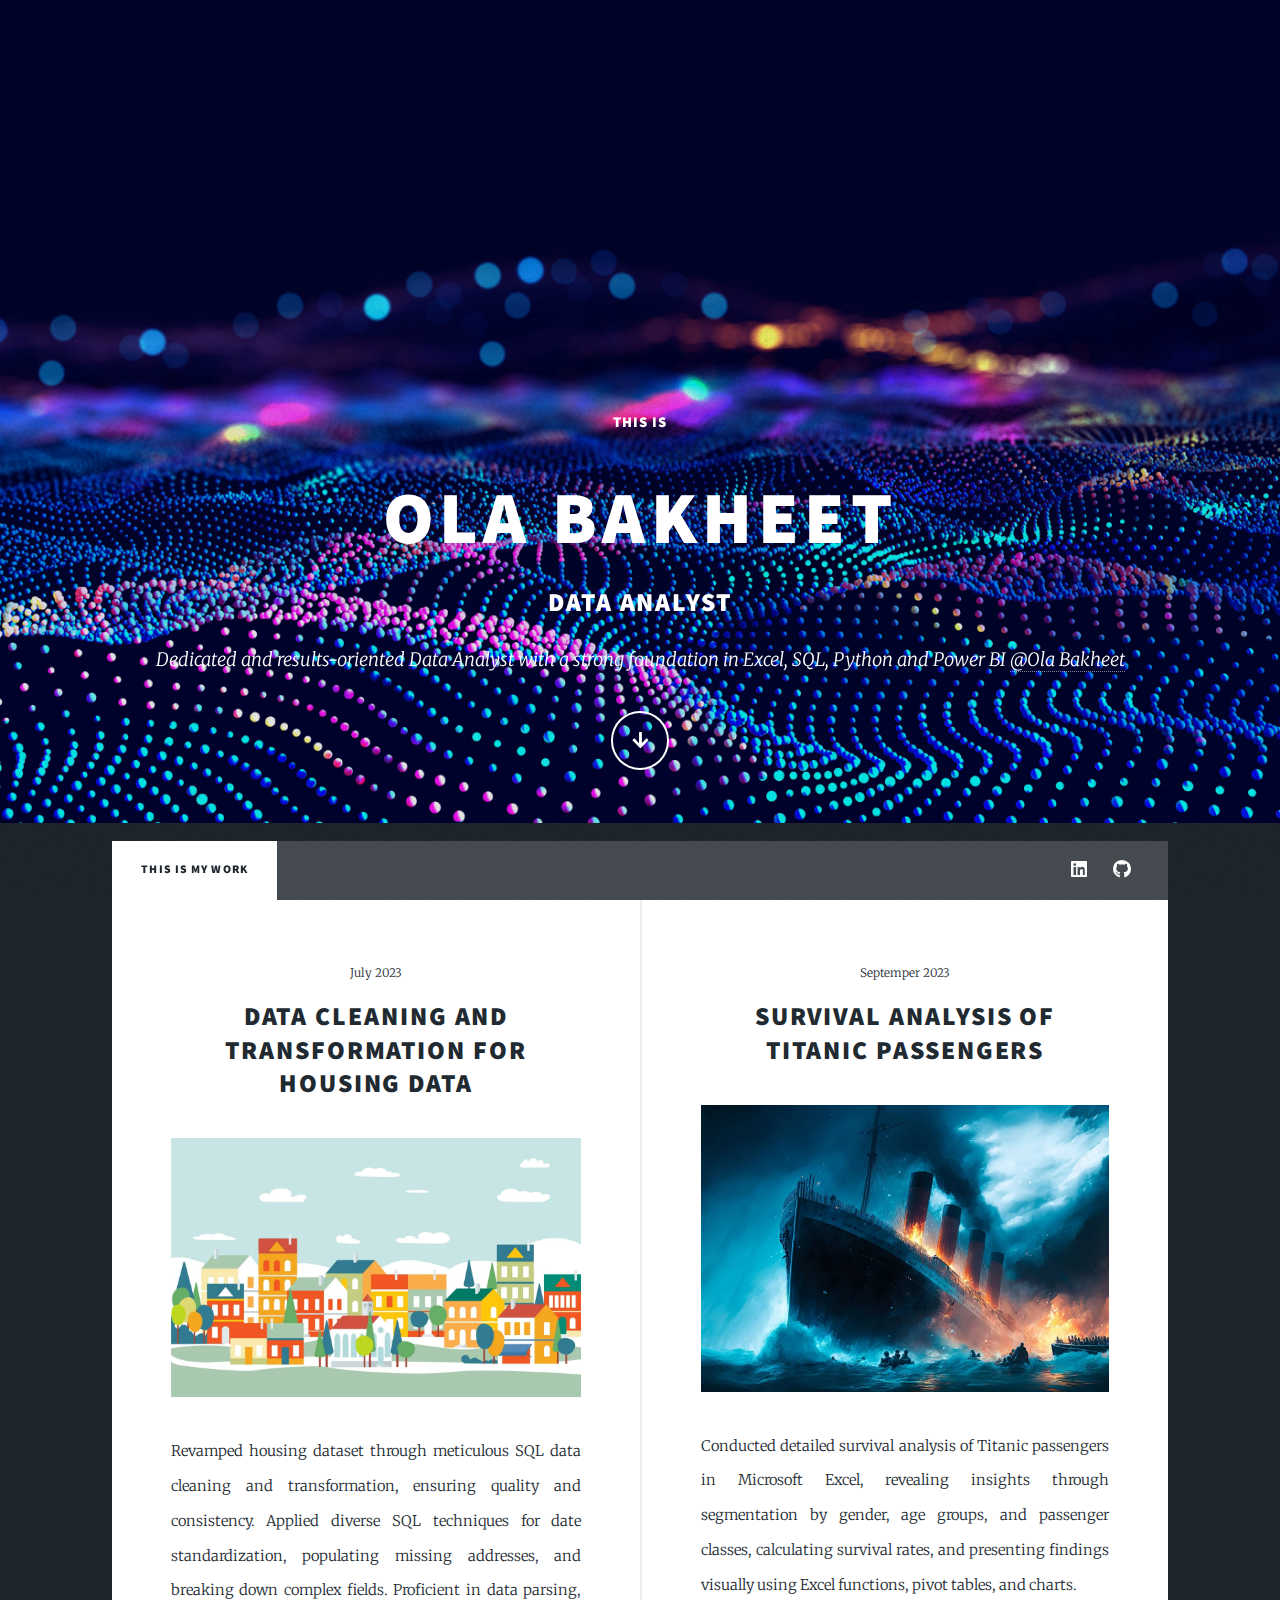
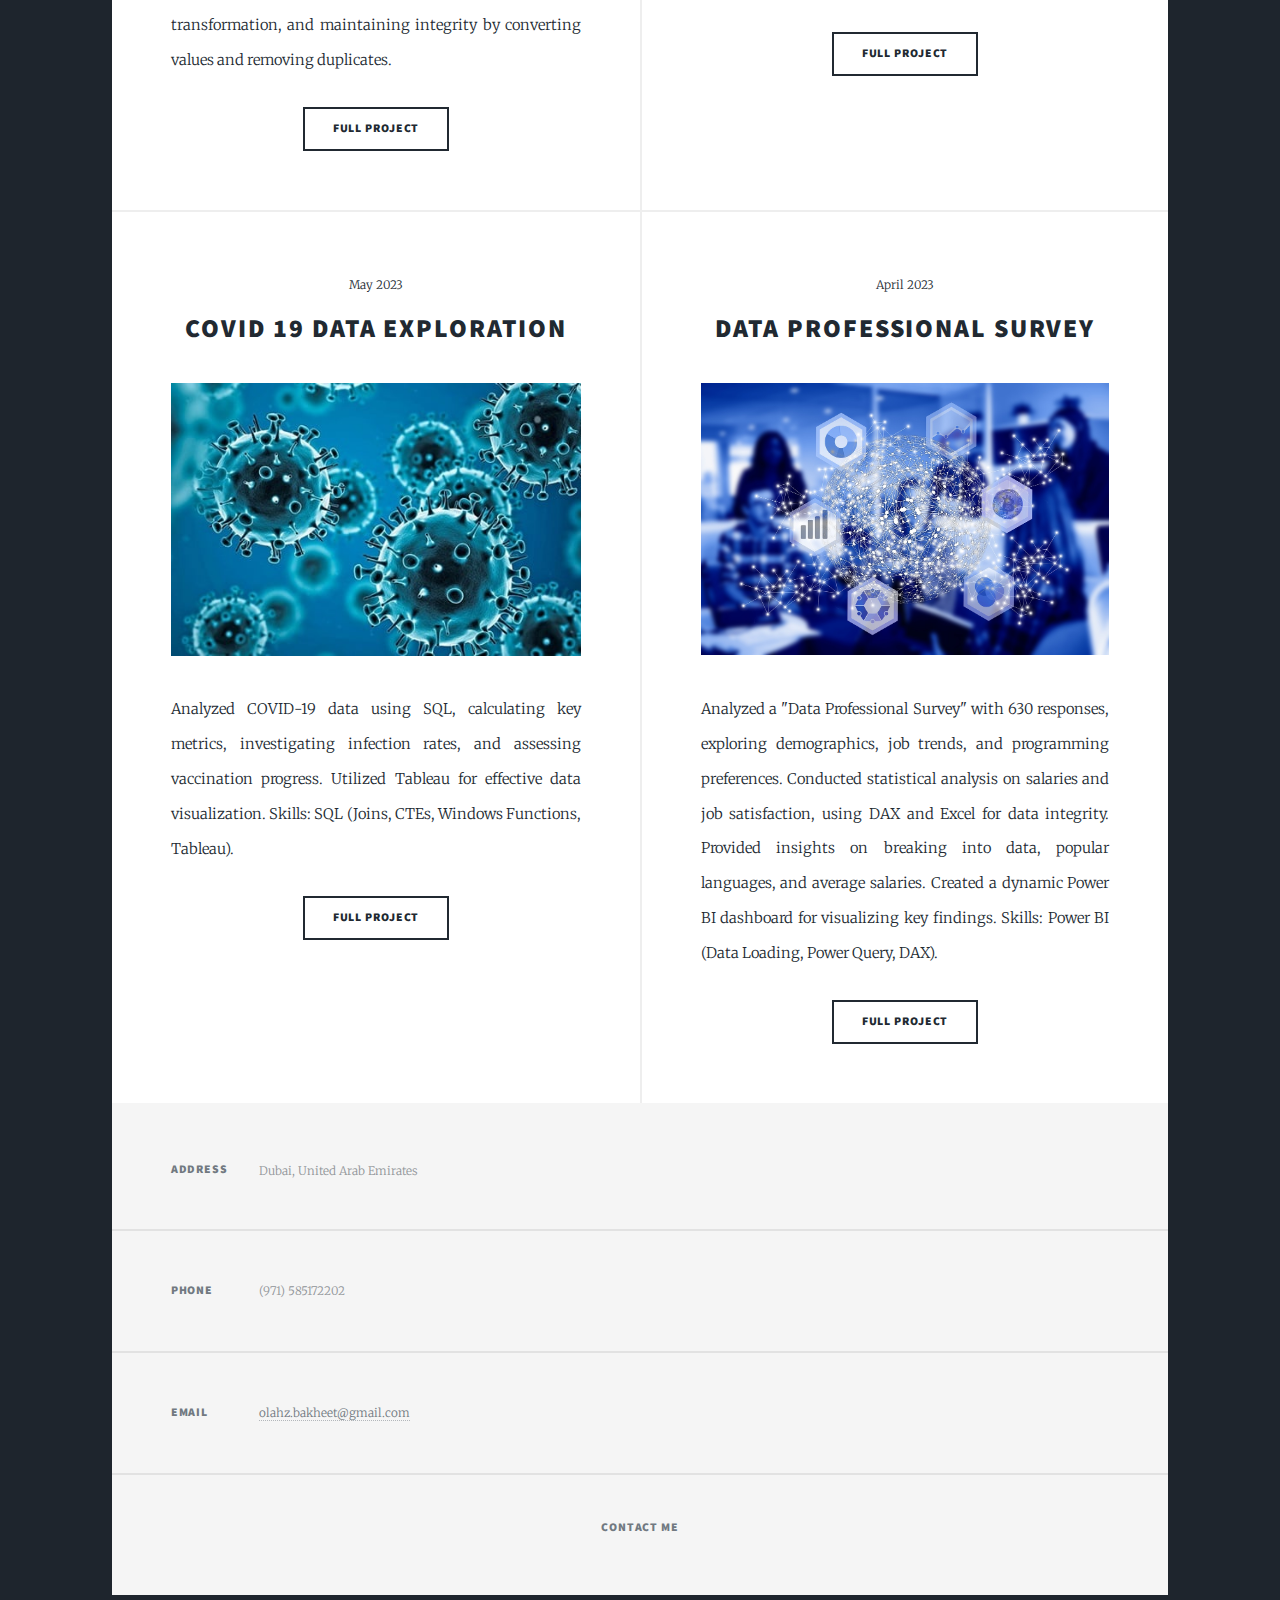
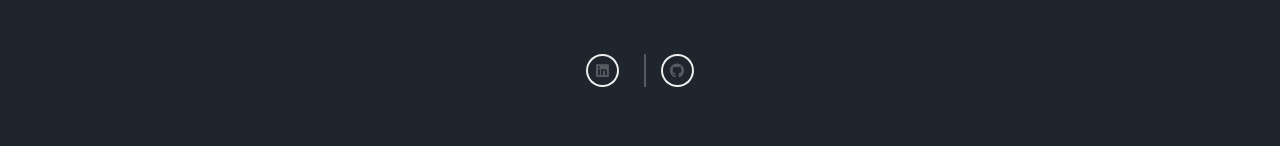
==== index.html @ e4ac2a6a "Add files via upload" ====
<!DOCTYPE HTML>
<!--
	Massively by HTML5 UP
	html5up.net | @ajlkn
	Free for personal and commercial use under the CCA 3.0 license (html5up.net/license)
-->
<html>

<head>
	<title>OLA Portofolio</title>
	<meta charset="utf-8" />
	<meta name="viewport" content="width=device-width, initial-scale=1, user-scalable=no" />
	<link rel="stylesheet" href="assets/css/main.css" />
	<noscript>
		<link rel="stylesheet" href="assets/css/noscript.css" />
	</noscript>
</head>

<body class="is-preload">

	<!-- Wrapper -->
	<div id="wrapper" class="fade-in">

		<!-- Intro -->
		<div id="intro">
			<h4>This is</h4><br />
			<h1>Ola Bakheet</h1>
			<h2>Data Analyst</h2>
			<p>Dedicated and results-oriented Data Analyst with a strong foundation in Excel, SQL, Python and Power BI
				<a href="https://www.linkedin.com/in/ola-hz-bakheet/">@Ola
					Bakheet</a><br />
			</p>
			<ul class="actions">
				<li><a href="#header" class="button icon solid solo fa-arrow-down scrolly">Continue</a></li>
			</ul>
		</div>

		<!-- Header -->
		<header id="header">
			<a href="index.html" class="logo">Projects</a>
		</header>

		<!-- Nav -->
		<nav id="nav">
			<ul class="links">
				<li class="active"><a href="index.html">This is my work</a></li>
				<!--<li><a href="generic.html">About Me</a></li>
				<li><a href="elements.html">Elements Reference</a></li> -->
			</ul>
			<ul class="icons">
				<li><a href="https://www.linkedin.com/in/ola-hz-bakheet/" class="icon brands alt fa-linkedin"><span
							class="label">linkedin</span></a></li>
				<li><a href="https://github.com/olazeyad/Data-Analysis-Work/blob/main/"
						class="icon brands alt fa-github"><span class="label">GitHub</span></a></li>
			</ul>
		</nav>

		<!-- Main -->
		<div id="main">

			<!-- Featured Post 
			<article class="post featured">
				<header class="major">

					<h2><a href="#">Add somthing here</a></h2>
					<p>
						just add something.</p>
				</header>
				<a href="#" class="image main"><img src="images/pic01.jpg" alt="" /></a>
				<ul class="actions special">
					<li><a href="#" class="button large">Full Story</a></li>
				</ul>
			</article> -->

			<!--############################### Projects################################-->
			<section class="posts">
				<article>
					<header>
						<span class="date">July 2023</span>
						<h2><a href="#">DATA CLEANING AND TRANSFORMATION FOR HOUSING DATA </a></h2>
					</header>
					<a href="#" class="image fit"><img src="images/housing.jpg" alt="" /></a>
					<p>Revamped housing dataset through meticulous SQL data cleaning and transformation, ensuring
						quality and consistency. Applied diverse SQL techniques for date standardization, populating
						missing addresses, and breaking down complex fields. Proficient in data parsing, transformation,
						and maintaining integrity by converting values and removing duplicates.</p>
					<ul class="actions special">
						<li><a href="https://github.com/olazeyad/Data-Analysis-Work/blob/main/Data%20cleaning.sql"
								class="button">Full Project</a></li>
					</ul>
				</article>

				<article>
					<header>
						<span class="date">Septemper 2023</span>
						<h2><a href="#">SURVIVAL ANALYSIS OF TITANIC PASSENGERS <br /> </a></h2>
					</header>
					<a href="#" class="image fit"><img src="images/titanic2.jpg" alt="" /></a>
					<p>
						Conducted detailed survival analysis of Titanic passengers in Microsoft Excel, revealing
						insights through segmentation by gender, age groups, and passenger classes, calculating survival
						rates, and presenting findings visually using Excel functions, pivot tables, and charts.</p>
					<ul class="actions special">
						<li><a href="https://github.com/olazeyad/Data-Analysis-Work/blob/main/Titanic%20Solving.xlsx"
								class="button">Full Project</a></li>
					</ul>
				</article>

				<article>
					<header>
						<span class="date">May 2023</span>
						<h2><a href="#">COVID 19 DATA EXPLORATION<br />
							</a></h2>
					</header>
					<a href="#" class="image fit"><img src="images/coronavirus.jpg" alt="" /></a>
					<p>Analyzed COVID-19 data using SQL, calculating key metrics, investigating infection rates, and
						assessing vaccination progress. Utilized Tableau for effective data visualization. Skills: SQL
						(Joins, CTEs, Windows Functions, Tableau).</p>
					<ul class="actions special">
						<li><a href="https://github.com/olazeyad/Data-Analysis-Work/blob/main/Covid%2019%20Data%20Exploration.sql"
								class="button">Full Project</a></li>
					</ul>
				</article>


				<article>
					<header>
						<span class="date">April 2023</span>
						<h2><a href="#">DATA PROFESSIONAL SURVEY</a></h2>
					</header>
					<a href="#" class="image fit"><img src="images/digitization.jpg" alt="" /></a>
					<p>
						Analyzed a "Data Professional Survey" with 630 responses, exploring demographics, job trends,
						and programming preferences. Conducted statistical analysis on salaries and job satisfaction,
						using DAX and Excel for data integrity. Provided insights on breaking into data, popular
						languages, and average salaries. Created a dynamic Power BI dashboard for visualizing key
						findings. Skills: Power BI (Data Loading, Power Query, DAX).</p>
					<ul class="actions special">
						<li><a href="https://github.com/olazeyad/Data-Analysis-Work/blob/main/Data%20professional%20survey(01ea0a29-4dab-4d1c-b800-52437efaa40c.pdf"
								class="button">Full Project</a></li>
					</ul>
				</article>

				<!---################
				<article>
					<header>
						<span class="date">April 14, 2017</span>
						<h2><a href="#">Tempus sed<br />
								nulla imperdiet</a></h2>
					</header>
					<a href="#" class="image fit"><img src="images/pic05.jpg" alt="" /></a>
					<p>Donec eget ex magna. Interdum et malesuada fames ac ante ipsum primis in faucibus. Pellentesque
						venenatis dolor imperdiet dolor mattis sagittis magna etiam.</p>
					<ul class="actions special">
						<li><a href="#" class="button">Full Story</a></li>
					</ul>
				</article>
				<article>
					<header>
						<span class="date">April 11, 2017</span>
						<h2><a href="#">Odio magna<br />
								sed consectetur</a></h2>
					</header>
					<a href="#" class="image fit"><img src="images/pic06.jpg" alt="" /></a>
					<p>Donec eget ex magna. Interdum et malesuada fames ac ante ipsum primis in faucibus. Pellentesque
						venenatis dolor imperdiet dolor mattis sagittis magna etiam.</p>
					<ul class="actions special">
						<li><a href="#" class="button">Full Story</a></li>
					</ul>
				</article>
				<article>
					<header>
						<span class="date">April 7, 2017</span>
						<h2><a href="#">Augue lorem<br />
								primis vestibulum</a></h2>
					</header>
					<a href="#" class="image fit"><img src="images/pic07.jpg" alt="" /></a>
					<p>Donec eget ex magna. Interdum et malesuada fames ac ante ipsum primis in faucibus. Pellentesque
						venenatis dolor imperdiet dolor mattis sagittis magna etiam.</p>
					<ul class="actions special">
						<li><a href="#" class="button">Full Story</a></li>
					</ul>
				</article> 
				############# -->
			</section>

			<!-- Footer
			<footer>
				 <div class="pagination">
					<!- <a href="#" class="previous">Prev</a> 
					<a href="#" class="page active">1</a>
					<a href="#" class="page">2</a>
					<a href="#" class="page">3</a>
					<span class="extra">&hellip;</span>
					<a href="#" class="page">8</a>
					<a href="#" class="page">9</a>
					<a href="#" class="page">10</a>
					<a href="#" class="next">Next</a>
				</div> 

			</footer> -->

		</div>

		<!-- Footer -->
		<footer id="footer">

			<section class="split contact">
				<section class="alt">
					<h3>Address</h3>
					<p>Dubai, United Arab Emirates</p>
				</section>
				<section>
					<h3>Phone</h3>
					<p>(971) 585172202</p>
				</section>

				<section>
					<h3>Email</h3>
					<p><a href="mailto:olahz.bakheet@gmail.com">olahz.bakheet@gmail.com</a></p>

				</section>

				<section>
					<h3 style="text-align:center"><a href="mailto:olahz.bakheet@gmail.com">Contact Me</a></h3>
				</section>

			</section>
		</footer>


		<div id="copyright">
			<!-- <ul>
				<li>&copy; Untitled</li>
				<li>Design: <a href="#">OLA</a></li>
			</ul> -->
			<section>
				<!-- <h3 >Social</h3> -->
				<ul class="icons alt">
					<!-- <li><a href="#" class="icon brands alt fa-twitter"><span class="label">Twitter</span></a></li>
					<li><a href="#" class="icon brands alt fa-facebook-f"><span class="label">Facebook</span></a>
					</li> -->
					<li><a href="https://www.linkedin.com/in/ola-hz-bakheet/" class="icon brands alt fa-linkedin"><span
								class="label">linkedin</span></a></li>
					<li><a href="https://github.com/olazeyad/Data-Analysis-Work/blob/main/"
							class="icon brands alt fa-github"><span class="label">GitHub</span></a></li>
				</ul>
			</section>


		</div>

		<!-- Scripts -->
		<script src="assets/js/jquery.min.js"></script>
		<script src="assets/js/jquery.scrollex.min.js"></script>
		<script src="assets/js/jquery.scrolly.min.js"></script>
		<script src="assets/js/browser.min.js"></script>
		<script src="assets/js/breakpoints.min.js"></script>
		<script src="assets/js/util.js"></script>
		<script src="assets/js/main.js"></script>

</body>

</html>
---- assets/css/main.css ----
@import url(fontawesome-all.min.css);
@import url("https://fonts.googleapis.com/css?family=Merriweather:300,700,300italic,700italic|Source+Sans+Pro:900");

/*
	Massively by HTML5 UP
	html5up.net | @ajlkn
	Free for personal and commercial use under the CCA 3.0 license (html5up.net/license)
*/

html,
body,
div,
span,
applet,
object,
iframe,
h1,
h2,
h3,
h4,
h5,
h6,
p,
blockquote,
pre,
a,
abbr,
acronym,
address,
big,
cite,
code,
del,
dfn,
em,
img,
ins,
kbd,
q,
s,
samp,
small,
strike,
strong,
sub,
sup,
tt,
var,
b,
u,
i,
center,
dl,
dt,
dd,
ol,
ul,
li,
fieldset,
form,
label,
legend,
table,
caption,
tbody,
tfoot,
thead,
tr,
th,
td,
article,
aside,
canvas,
details,
embed,
figure,
figcaption,
footer,
header,
hgroup,
menu,
nav,
output,
ruby,
section,
summary,
time,
mark,
audio,
video {
	margin: 0;
	padding: 0;
	border: 0;
	font-size: 100%;
	font: inherit;
	vertical-align: baseline;
}

article,
aside,
details,
figcaption,
figure,
footer,
header,
hgroup,
menu,
nav,
section {
	display: block;
}

body {
	line-height: 1;
}

ol,
ul {
	list-style: none;
}

blockquote,
q {
	quotes: none;
}

blockquote:before,
blockquote:after,
q:before,
q:after {
	content: '';
	content: none;
}

table {
	border-collapse: collapse;
	border-spacing: 0;
}

body {
	-webkit-text-size-adjust: none;
}

mark {
	background-color: transparent;
	color: inherit;
}

input::-moz-focus-inner {
	border: 0;
	padding: 0;
}

input,
select,
textarea {
	-moz-appearance: none;
	-webkit-appearance: none;
	-ms-appearance: none;
	appearance: none;
}

/* Basic */

@-ms-viewport {
	width: device-width;
}

body {
	-ms-overflow-style: scrollbar;
}

@media screen and (max-width: 480px) {

	html,
	body {
		min-width: 320px;
	}

}

html {
	box-sizing: border-box;
}

*,
*:before,
*:after {
	box-sizing: inherit;
}

body {
	background-color: #1e252d;
}

body.is-preload *,
body.is-preload *:before,
body.is-preload *:after {
	-moz-animation: none !important;
	-webkit-animation: none !important;
	-ms-animation: none !important;
	animation: none !important;
	-moz-transition: none !important;
	-webkit-transition: none !important;
	-ms-transition: none !important;
	transition: none !important;
}

/* Type */

html {
	font-size: 16pt;
}

@media screen and (max-width: 1680px) {

	html {
		font-size: 12pt;
	}

}

@media screen and (max-width: 1280px) {

	html {
		font-size: 11pt;
	}

}

@media screen and (max-width: 360px) {

	html {
		font-size: 10pt;
	}

}

body {
	color: #212931;
}

body,
input,
select,
textarea {
	font-family: "Merriweather", Georgia, serif;
	font-weight: 300;
	font-size: 1rem;
	line-height: 2.375;
}

a {
	-moz-transition: color 0.2s ease-in-out, background-color 0.2s ease-in-out, border-color 0.2s ease-in-out, box-shadow 0.2s ease-in-out;
	-webkit-transition: color 0.2s ease-in-out, background-color 0.2s ease-in-out, border-color 0.2s ease-in-out, box-shadow 0.2s ease-in-out;
	-ms-transition: color 0.2s ease-in-out, background-color 0.2s ease-in-out, border-color 0.2s ease-in-out, box-shadow 0.2s ease-in-out;
	transition: color 0.2s ease-in-out, background-color 0.2s ease-in-out, border-color 0.2s ease-in-out, box-shadow 0.2s ease-in-out;
	border-bottom: dotted 1px;
	text-decoration: none;
}

a:hover {
	border-bottom-color: transparent;
}

strong,
b {
	font-weight: 600;
}

em,
i {
	font-style: italic;
}

p {
	text-align: justify;
	margin: 0 0 2rem 0;
}

h1,
h2,
h3,
h4,
h5,
h6 {
	font-family: "Source Sans Pro", Helvetica, sans-serif;
	font-weight: 900;
	line-height: 1.5;
	letter-spacing: 0.075em;
	text-transform: uppercase;
	margin: 0 0 1rem 0;
}

h1 a,
h2 a,
h3 a,
h4 a,
h5 a,
h6 a {
	border-bottom: 0;
	color: inherit;
	text-decoration: none;
}

h1 {
	font-size: 4rem;
	line-height: 1.1;
	margin: 0 0 2rem 0;
}

h2 {
	font-size: 1.75rem;
	line-height: 1.3;
	margin: 0 0 1.5rem 0;
}

h3 {
	font-size: 1.25rem;
	margin: 0 0 1.5rem 0;
}

h4 {
	font-size: 1rem;
}

h5 {
	font-size: 0.9rem;
}

h6 {
	font-size: 0.8rem;
}

sub {
	font-size: 0.8rem;
	position: relative;
	top: 0.5rem;
}

sup {
	font-size: 0.8rem;
	position: relative;
	top: -0.5rem;
}

blockquote {
	border-left: solid 4px;
	font-style: italic;
	margin: 0 0 2rem 0;
	padding: 0.5rem 0 0.5rem 2rem;
}

code {
	border: solid 2px;
	font-family: "Courier New", monospace;
	font-size: 0.9rem;
	margin: 0 0.25rem;
	padding: 0.25rem 0.65rem;
}

pre {
	-webkit-overflow-scrolling: touch;
	font-family: "Courier New", monospace;
	font-size: 0.9rem;
	margin: 0 0 2rem 0;
}

pre code {
	display: block;
	line-height: 1.75;
	padding: 1rem 1.5rem;
	overflow-x: auto;
}

hr {
	border: 0;
	border-bottom: solid 2px;
	margin: 3rem 0;
}

hr.major {
	margin: 5rem 0;
}

.align-left {
	text-align: left;
}

.align-center {
	text-align: center;
}

.align-right {
	text-align: right;
}

input,
select,
textarea {
	color: #212931;
}

a {
	color: #212931;
	border-bottom-color: rgba(33, 41, 49, 0.5);
}

a:hover {
	border-bottom-color: transparent;
	color: #18bfef !important;
}

strong,
b {
	color: #212931;
}

h1,
h2,
h3,
h4,
h5,
h6 {
	color: #212931;
}

blockquote {
	border-left-color: #eeeeee;
}

code {
	background: rgba(220, 220, 220, 0.25);
	border-color: #eeeeee;
}

hr {
	border-bottom-color: #eeeeee;
}

/* Row */

.row {
	display: flex;
	flex-wrap: wrap;
	box-sizing: border-box;
	align-items: stretch;
}

.row>* {
	box-sizing: border-box;
}

.row.gtr-uniform>*> :last-child {
	margin-bottom: 0;
}

.row.aln-left {
	justify-content: flex-start;
}

.row.aln-center {
	justify-content: center;
}

.row.aln-right {
	justify-content: flex-end;
}

.row.aln-top {
	align-items: flex-start;
}

.row.aln-middle {
	align-items: center;
}

.row.aln-bottom {
	align-items: flex-end;
}

.row>.imp {
	order: -1;
}

.row>.col-1 {
	width: 8.33333%;
}

.row>.off-1 {
	margin-left: 8.33333%;
}

.row>.col-2 {
	width: 16.66667%;
}

.row>.off-2 {
	margin-left: 16.66667%;
}

.row>.col-3 {
	width: 25%;
}

.row>.off-3 {
	margin-left: 25%;
}

.row>.col-4 {
	width: 33.33333%;
}

.row>.off-4 {
	margin-left: 33.33333%;
}

.row>.col-5 {
	width: 41.66667%;
}

.row>.off-5 {
	margin-left: 41.66667%;
}

.row>.col-6 {
	width: 50%;
}

.row>.off-6 {
	margin-left: 50%;
}

.row>.col-7 {
	width: 58.33333%;
}

.row>.off-7 {
	margin-left: 58.33333%;
}

.row>.col-8 {
	width: 66.66667%;
}

.row>.off-8 {
	margin-left: 66.66667%;
}

.row>.col-9 {
	width: 75%;
}

.row>.off-9 {
	margin-left: 75%;
}

.row>.col-10 {
	width: 83.33333%;
}

.row>.off-10 {
	margin-left: 83.33333%;
}

.row>.col-11 {
	width: 91.66667%;
}

.row>.off-11 {
	margin-left: 91.66667%;
}

.row>.col-12 {
	width: 100%;
}

.row>.off-12 {
	margin-left: 100%;
}

.row.gtr-0 {
	margin-top: 0;
	margin-left: 0rem;
}

.row.gtr-0>* {
	padding: 0 0 0 0rem;
}

.row.gtr-0.gtr-uniform {
	margin-top: 0rem;
}

.row.gtr-0.gtr-uniform>* {
	padding-top: 0rem;
}

.row.gtr-25 {
	margin-top: 0;
	margin-left: -0.375rem;
}

.row.gtr-25>* {
	padding: 0 0 0 0.375rem;
}

.row.gtr-25.gtr-uniform {
	margin-top: -0.375rem;
}

.row.gtr-25.gtr-uniform>* {
	padding-top: 0.375rem;
}

.row.gtr-50 {
	margin-top: 0;
	margin-left: -0.75rem;
}

.row.gtr-50>* {
	padding: 0 0 0 0.75rem;
}

.row.gtr-50.gtr-uniform {
	margin-top: -0.75rem;
}

.row.gtr-50.gtr-uniform>* {
	padding-top: 0.75rem;
}

.row {
	margin-top: 0;
	margin-left: -1.5rem;
}

.row>* {
	padding: 0 0 0 1.5rem;
}

.row.gtr-uniform {
	margin-top: -1.5rem;
}

.row.gtr-uniform>* {
	padding-top: 1.5rem;
}

.row.gtr-150 {
	margin-top: 0;
	margin-left: -2.25rem;
}

.row.gtr-150>* {
	padding: 0 0 0 2.25rem;
}

.row.gtr-150.gtr-uniform {
	margin-top: -2.25rem;
}

.row.gtr-150.gtr-uniform>* {
	padding-top: 2.25rem;
}

.row.gtr-200 {
	margin-top: 0;
	margin-left: -3rem;
}

.row.gtr-200>* {
	padding: 0 0 0 3rem;
}

.row.gtr-200.gtr-uniform {
	margin-top: -3rem;
}

.row.gtr-200.gtr-uniform>* {
	padding-top: 3rem;
}

@media screen and (max-width: 1680px) {

	.row {
		display: flex;
		flex-wrap: wrap;
		box-sizing: border-box;
		align-items: stretch;
	}

	.row>* {
		box-sizing: border-box;
	}

	.row.gtr-uniform>*> :last-child {
		margin-bottom: 0;
	}

	.row.aln-left {
		justify-content: flex-start;
	}

	.row.aln-center {
		justify-content: center;
	}

	.row.aln-right {
		justify-content: flex-end;
	}

	.row.aln-top {
		align-items: flex-start;
	}

	.row.aln-middle {
		align-items: center;
	}

	.row.aln-bottom {
		align-items: flex-end;
	}

	.row>.imp-xlarge {
		order: -1;
	}

	.row>.col-1-xlarge {
		width: 8.33333%;
	}

	.row>.off-1-xlarge {
		margin-left: 8.33333%;
	}

	.row>.col-2-xlarge {
		width: 16.66667%;
	}

	.row>.off-2-xlarge {
		margin-left: 16.66667%;
	}

	.row>.col-3-xlarge {
		width: 25%;
	}

	.row>.off-3-xlarge {
		margin-left: 25%;
	}

	.row>.col-4-xlarge {
		width: 33.33333%;
	}

	.row>.off-4-xlarge {
		margin-left: 33.33333%;
	}

	.row>.col-5-xlarge {
		width: 41.66667%;
	}

	.row>.off-5-xlarge {
		margin-left: 41.66667%;
	}

	.row>.col-6-xlarge {
		width: 50%;
	}

	.row>.off-6-xlarge {
		margin-left: 50%;
	}

	.row>.col-7-xlarge {
		width: 58.33333%;
	}

	.row>.off-7-xlarge {
		margin-left: 58.33333%;
	}

	.row>.col-8-xlarge {
		width: 66.66667%;
	}

	.row>.off-8-xlarge {
		margin-left: 66.66667%;
	}

	.row>.col-9-xlarge {
		width: 75%;
	}

	.row>.off-9-xlarge {
		margin-left: 75%;
	}

	.row>.col-10-xlarge {
		width: 83.33333%;
	}

	.row>.off-10-xlarge {
		margin-left: 83.33333%;
	}

	.row>.col-11-xlarge {
		width: 91.66667%;
	}

	.row>.off-11-xlarge {
		margin-left: 91.66667%;
	}

	.row>.col-12-xlarge {
		width: 100%;
	}

	.row>.off-12-xlarge {
		margin-left: 100%;
	}

	.row.gtr-0 {
		margin-top: 0;
		margin-left: 0rem;
	}

	.row.gtr-0>* {
		padding: 0 0 0 0rem;
	}

	.row.gtr-0.gtr-uniform {
		margin-top: 0rem;
	}

	.row.gtr-0.gtr-uniform>* {
		padding-top: 0rem;
	}

	.row.gtr-25 {
		margin-top: 0;
		margin-left: -0.375rem;
	}

	.row.gtr-25>* {
		padding: 0 0 0 0.375rem;
	}

	.row.gtr-25.gtr-uniform {
		margin-top: -0.375rem;
	}

	.row.gtr-25.gtr-uniform>* {
		padding-top: 0.375rem;
	}

	.row.gtr-50 {
		margin-top: 0;
		margin-left: -0.75rem;
	}

	.row.gtr-50>* {
		padding: 0 0 0 0.75rem;
	}

	.row.gtr-50.gtr-uniform {
		margin-top: -0.75rem;
	}

	.row.gtr-50.gtr-uniform>* {
		padding-top: 0.75rem;
	}

	.row {
		margin-top: 0;
		margin-left: -1.5rem;
	}

	.row>* {
		padding: 0 0 0 1.5rem;
	}

	.row.gtr-uniform {
		margin-top: -1.5rem;
	}

	.row.gtr-uniform>* {
		padding-top: 1.5rem;
	}

	.row.gtr-150 {
		margin-top: 0;
		margin-left: -2.25rem;
	}

	.row.gtr-150>* {
		padding: 0 0 0 2.25rem;
	}

	.row.gtr-150.gtr-uniform {
		margin-top: -2.25rem;
	}

	.row.gtr-150.gtr-uniform>* {
		padding-top: 2.25rem;
	}

	.row.gtr-200 {
		margin-top: 0;
		margin-left: -3rem;
	}

	.row.gtr-200>* {
		padding: 0 0 0 3rem;
	}

	.row.gtr-200.gtr-uniform {
		margin-top: -3rem;
	}

	.row.gtr-200.gtr-uniform>* {
		padding-top: 3rem;
	}

}

@media screen and (max-width: 1280px) {

	.row {
		display: flex;
		flex-wrap: wrap;
		box-sizing: border-box;
		align-items: stretch;
	}

	.row>* {
		box-sizing: border-box;
	}

	.row.gtr-uniform>*> :last-child {
		margin-bottom: 0;
	}

	.row.aln-left {
		justify-content: flex-start;
	}

	.row.aln-center {
		justify-content: center;
	}

	.row.aln-right {
		justify-content: flex-end;
	}

	.row.aln-top {
		align-items: flex-start;
	}

	.row.aln-middle {
		align-items: center;
	}

	.row.aln-bottom {
		align-items: flex-end;
	}

	.row>.imp-large {
		order: -1;
	}

	.row>.col-1-large {
		width: 8.33333%;
	}

	.row>.off-1-large {
		margin-left: 8.33333%;
	}

	.row>.col-2-large {
		width: 16.66667%;
	}

	.row>.off-2-large {
		margin-left: 16.66667%;
	}

	.row>.col-3-large {
		width: 25%;
	}

	.row>.off-3-large {
		margin-left: 25%;
	}

	.row>.col-4-large {
		width: 33.33333%;
	}

	.row>.off-4-large {
		margin-left: 33.33333%;
	}

	.row>.col-5-large {
		width: 41.66667%;
	}

	.row>.off-5-large {
		margin-left: 41.66667%;
	}

	.row>.col-6-large {
		width: 50%;
	}

	.row>.off-6-large {
		margin-left: 50%;
	}

	.row>.col-7-large {
		width: 58.33333%;
	}

	.row>.off-7-large {
		margin-left: 58.33333%;
	}

	.row>.col-8-large {
		width: 66.66667%;
	}

	.row>.off-8-large {
		margin-left: 66.66667%;
	}

	.row>.col-9-large {
		width: 75%;
	}

	.row>.off-9-large {
		margin-left: 75%;
	}

	.row>.col-10-large {
		width: 83.33333%;
	}

	.row>.off-10-large {
		margin-left: 83.33333%;
	}

	.row>.col-11-large {
		width: 91.66667%;
	}

	.row>.off-11-large {
		margin-left: 91.66667%;
	}

	.row>.col-12-large {
		width: 100%;
	}

	.row>.off-12-large {
		margin-left: 100%;
	}

	.row.gtr-0 {
		margin-top: 0;
		margin-left: 0rem;
	}

	.row.gtr-0>* {
		padding: 0 0 0 0rem;
	}

	.row.gtr-0.gtr-uniform {
		margin-top: 0rem;
	}

	.row.gtr-0.gtr-uniform>* {
		padding-top: 0rem;
	}

	.row.gtr-25 {
		margin-top: 0;
		margin-left: -0.375rem;
	}

	.row.gtr-25>* {
		padding: 0 0 0 0.375rem;
	}

	.row.gtr-25.gtr-uniform {
		margin-top: -0.375rem;
	}

	.row.gtr-25.gtr-uniform>* {
		padding-top: 0.375rem;
	}

	.row.gtr-50 {
		margin-top: 0;
		margin-left: -0.75rem;
	}

	.row.gtr-50>* {
		padding: 0 0 0 0.75rem;
	}

	.row.gtr-50.gtr-uniform {
		margin-top: -0.75rem;
	}

	.row.gtr-50.gtr-uniform>* {
		padding-top: 0.75rem;
	}

	.row {
		margin-top: 0;
		margin-left: -1.5rem;
	}

	.row>* {
		padding: 0 0 0 1.5rem;
	}

	.row.gtr-uniform {
		margin-top: -1.5rem;
	}

	.row.gtr-uniform>* {
		padding-top: 1.5rem;
	}

	.row.gtr-150 {
		margin-top: 0;
		margin-left: -2.25rem;
	}

	.row.gtr-150>* {
		padding: 0 0 0 2.25rem;
	}

	.row.gtr-150.gtr-uniform {
		margin-top: -2.25rem;
	}

	.row.gtr-150.gtr-uniform>* {
		padding-top: 2.25rem;
	}

	.row.gtr-200 {
		margin-top: 0;
		margin-left: -3rem;
	}

	.row.gtr-200>* {
		padding: 0 0 0 3rem;
	}

	.row.gtr-200.gtr-uniform {
		margin-top: -3rem;
	}

	.row.gtr-200.gtr-uniform>* {
		padding-top: 3rem;
	}

}

@media screen and (max-width: 980px) {

	.row {
		display: flex;
		flex-wrap: wrap;
		box-sizing: border-box;
		align-items: stretch;
	}

	.row>* {
		box-sizing: border-box;
	}

	.row.gtr-uniform>*> :last-child {
		margin-bottom: 0;
	}

	.row.aln-left {
		justify-content: flex-start;
	}

	.row.aln-center {
		justify-content: center;
	}

	.row.aln-right {
		justify-content: flex-end;
	}

	.row.aln-top {
		align-items: flex-start;
	}

	.row.aln-middle {
		align-items: center;
	}

	.row.aln-bottom {
		align-items: flex-end;
	}

	.row>.imp-medium {
		order: -1;
	}

	.row>.col-1-medium {
		width: 8.33333%;
	}

	.row>.off-1-medium {
		margin-left: 8.33333%;
	}

	.row>.col-2-medium {
		width: 16.66667%;
	}

	.row>.off-2-medium {
		margin-left: 16.66667%;
	}

	.row>.col-3-medium {
		width: 25%;
	}

	.row>.off-3-medium {
		margin-left: 25%;
	}

	.row>.col-4-medium {
		width: 33.33333%;
	}

	.row>.off-4-medium {
		margin-left: 33.33333%;
	}

	.row>.col-5-medium {
		width: 41.66667%;
	}

	.row>.off-5-medium {
		margin-left: 41.66667%;
	}

	.row>.col-6-medium {
		width: 50%;
	}

	.row>.off-6-medium {
		margin-left: 50%;
	}

	.row>.col-7-medium {
		width: 58.33333%;
	}

	.row>.off-7-medium {
		margin-left: 58.33333%;
	}

	.row>.col-8-medium {
		width: 66.66667%;
	}

	.row>.off-8-medium {
		margin-left: 66.66667%;
	}

	.row>.col-9-medium {
		width: 75%;
	}

	.row>.off-9-medium {
		margin-left: 75%;
	}

	.row>.col-10-medium {
		width: 83.33333%;
	}

	.row>.off-10-medium {
		margin-left: 83.33333%;
	}

	.row>.col-11-medium {
		width: 91.66667%;
	}

	.row>.off-11-medium {
		margin-left: 91.66667%;
	}

	.row>.col-12-medium {
		width: 100%;
	}

	.row>.off-12-medium {
		margin-left: 100%;
	}

	.row.gtr-0 {
		margin-top: 0;
		margin-left: 0rem;
	}

	.row.gtr-0>* {
		padding: 0 0 0 0rem;
	}

	.row.gtr-0.gtr-uniform {
		margin-top: 0rem;
	}

	.row.gtr-0.gtr-uniform>* {
		padding-top: 0rem;
	}

	.row.gtr-25 {
		margin-top: 0;
		margin-left: -0.375rem;
	}

	.row.gtr-25>* {
		padding: 0 0 0 0.375rem;
	}

	.row.gtr-25.gtr-uniform {
		margin-top: -0.375rem;
	}

	.row.gtr-25.gtr-uniform>* {
		padding-top: 0.375rem;
	}

	.row.gtr-50 {
		margin-top: 0;
		margin-left: -0.75rem;
	}

	.row.gtr-50>* {
		padding: 0 0 0 0.75rem;
	}

	.row.gtr-50.gtr-uniform {
		margin-top: -0.75rem;
	}

	.row.gtr-50.gtr-uniform>* {
		padding-top: 0.75rem;
	}

	.row {
		margin-top: 0;
		margin-left: -1.5rem;
	}

	.row>* {
		padding: 0 0 0 1.5rem;
	}

	.row.gtr-uniform {
		margin-top: -1.5rem;
	}

	.row.gtr-uniform>* {
		padding-top: 1.5rem;
	}

	.row.gtr-150 {
		margin-top: 0;
		margin-left: -2.25rem;
	}

	.row.gtr-150>* {
		padding: 0 0 0 2.25rem;
	}

	.row.gtr-150.gtr-uniform {
		margin-top: -2.25rem;
	}

	.row.gtr-150.gtr-uniform>* {
		padding-top: 2.25rem;
	}

	.row.gtr-200 {
		margin-top: 0;
		margin-left: -3rem;
	}

	.row.gtr-200>* {
		padding: 0 0 0 3rem;
	}

	.row.gtr-200.gtr-uniform {
		margin-top: -3rem;
	}

	.row.gtr-200.gtr-uniform>* {
		padding-top: 3rem;
	}

}

@media screen and (max-width: 736px) {

	.row {
		display: flex;
		flex-wrap: wrap;
		box-sizing: border-box;
		align-items: stretch;
	}

	.row>* {
		box-sizing: border-box;
	}

	.row.gtr-uniform>*> :last-child {
		margin-bottom: 0;
	}

	.row.aln-left {
		justify-content: flex-start;
	}

	.row.aln-center {
		justify-content: center;
	}

	.row.aln-right {
		justify-content: flex-end;
	}

	.row.aln-top {
		align-items: flex-start;
	}

	.row.aln-middle {
		align-items: center;
	}

	.row.aln-bottom {
		align-items: flex-end;
	}

	.row>.imp-small {
		order: -1;
	}

	.row>.col-1-small {
		width: 8.33333%;
	}

	.row>.off-1-small {
		margin-left: 8.33333%;
	}

	.row>.col-2-small {
		width: 16.66667%;
	}

	.row>.off-2-small {
		margin-left: 16.66667%;
	}

	.row>.col-3-small {
		width: 25%;
	}

	.row>.off-3-small {
		margin-left: 25%;
	}

	.row>.col-4-small {
		width: 33.33333%;
	}

	.row>.off-4-small {
		margin-left: 33.33333%;
	}

	.row>.col-5-small {
		width: 41.66667%;
	}

	.row>.off-5-small {
		margin-left: 41.66667%;
	}

	.row>.col-6-small {
		width: 50%;
	}

	.row>.off-6-small {
		margin-left: 50%;
	}

	.row>.col-7-small {
		width: 58.33333%;
	}

	.row>.off-7-small {
		margin-left: 58.33333%;
	}

	.row>.col-8-small {
		width: 66.66667%;
	}

	.row>.off-8-small {
		margin-left: 66.66667%;
	}

	.row>.col-9-small {
		width: 75%;
	}

	.row>.off-9-small {
		margin-left: 75%;
	}

	.row>.col-10-small {
		width: 83.33333%;
	}

	.row>.off-10-small {
		margin-left: 83.33333%;
	}

	.row>.col-11-small {
		width: 91.66667%;
	}

	.row>.off-11-small {
		margin-left: 91.66667%;
	}

	.row>.col-12-small {
		width: 100%;
	}

	.row>.off-12-small {
		margin-left: 100%;
	}

	.row.gtr-0 {
		margin-top: 0;
		margin-left: 0rem;
	}

	.row.gtr-0>* {
		padding: 0 0 0 0rem;
	}

	.row.gtr-0.gtr-uniform {
		margin-top: 0rem;
	}

	.row.gtr-0.gtr-uniform>* {
		padding-top: 0rem;
	}

	.row.gtr-25 {
		margin-top: 0;
		margin-left: -0.375rem;
	}

	.row.gtr-25>* {
		padding: 0 0 0 0.375rem;
	}

	.row.gtr-25.gtr-uniform {
		margin-top: -0.375rem;
	}

	.row.gtr-25.gtr-uniform>* {
		padding-top: 0.375rem;
	}

	.row.gtr-50 {
		margin-top: 0;
		margin-left: -0.75rem;
	}

	.row.gtr-50>* {
		padding: 0 0 0 0.75rem;
	}

	.row.gtr-50.gtr-uniform {
		margin-top: -0.75rem;
	}

	.row.gtr-50.gtr-uniform>* {
		padding-top: 0.75rem;
	}

	.row {
		margin-top: 0;
		margin-left: -1.5rem;
	}

	.row>* {
		padding: 0 0 0 1.5rem;
	}

	.row.gtr-uniform {
		margin-top: -1.5rem;
	}

	.row.gtr-uniform>* {
		padding-top: 1.5rem;
	}

	.row.gtr-150 {
		margin-top: 0;
		margin-left: -2.25rem;
	}

	.row.gtr-150>* {
		padding: 0 0 0 2.25rem;
	}

	.row.gtr-150.gtr-uniform {
		margin-top: -2.25rem;
	}

	.row.gtr-150.gtr-uniform>* {
		padding-top: 2.25rem;
	}

	.row.gtr-200 {
		margin-top: 0;
		margin-left: -3rem;
	}

	.row.gtr-200>* {
		padding: 0 0 0 3rem;
	}

	.row.gtr-200.gtr-uniform {
		margin-top: -3rem;
	}

	.row.gtr-200.gtr-uniform>* {
		padding-top: 3rem;
	}

}

@media screen and (max-width: 480px) {

	.row {
		display: flex;
		flex-wrap: wrap;
		box-sizing: border-box;
		align-items: stretch;
	}

	.row>* {
		box-sizing: border-box;
	}

	.row.gtr-uniform>*> :last-child {
		margin-bottom: 0;
	}

	.row.aln-left {
		justify-content: flex-start;
	}

	.row.aln-center {
		justify-content: center;
	}

	.row.aln-right {
		justify-content: flex-end;
	}

	.row.aln-top {
		align-items: flex-start;
	}

	.row.aln-middle {
		align-items: center;
	}

	.row.aln-bottom {
		align-items: flex-end;
	}

	.row>.imp-xsmall {
		order: -1;
	}

	.row>.col-1-xsmall {
		width: 8.33333%;
	}

	.row>.off-1-xsmall {
		margin-left: 8.33333%;
	}

	.row>.col-2-xsmall {
		width: 16.66667%;
	}

	.row>.off-2-xsmall {
		margin-left: 16.66667%;
	}

	.row>.col-3-xsmall {
		width: 25%;
	}

	.row>.off-3-xsmall {
		margin-left: 25%;
	}

	.row>.col-4-xsmall {
		width: 33.33333%;
	}

	.row>.off-4-xsmall {
		margin-left: 33.33333%;
	}

	.row>.col-5-xsmall {
		width: 41.66667%;
	}

	.row>.off-5-xsmall {
		margin-left: 41.66667%;
	}

	.row>.col-6-xsmall {
		width: 50%;
	}

	.row>.off-6-xsmall {
		margin-left: 50%;
	}

	.row>.col-7-xsmall {
		width: 58.33333%;
	}

	.row>.off-7-xsmall {
		margin-left: 58.33333%;
	}

	.row>.col-8-xsmall {
		width: 66.66667%;
	}

	.row>.off-8-xsmall {
		margin-left: 66.66667%;
	}

	.row>.col-9-xsmall {
		width: 75%;
	}

	.row>.off-9-xsmall {
		margin-left: 75%;
	}

	.row>.col-10-xsmall {
		width: 83.33333%;
	}

	.row>.off-10-xsmall {
		margin-left: 83.33333%;
	}

	.row>.col-11-xsmall {
		width: 91.66667%;
	}

	.row>.off-11-xsmall {
		margin-left: 91.66667%;
	}

	.row>.col-12-xsmall {
		width: 100%;
	}

	.row>.off-12-xsmall {
		margin-left: 100%;
	}

	.row.gtr-0 {
		margin-top: 0;
		margin-left: 0rem;
	}

	.row.gtr-0>* {
		padding: 0 0 0 0rem;
	}

	.row.gtr-0.gtr-uniform {
		margin-top: 0rem;
	}

	.row.gtr-0.gtr-uniform>* {
		padding-top: 0rem;
	}

	.row.gtr-25 {
		margin-top: 0;
		margin-left: -0.375rem;
	}

	.row.gtr-25>* {
		padding: 0 0 0 0.375rem;
	}

	.row.gtr-25.gtr-uniform {
		margin-top: -0.375rem;
	}

	.row.gtr-25.gtr-uniform>* {
		padding-top: 0.375rem;
	}

	.row.gtr-50 {
		margin-top: 0;
		margin-left: -0.75rem;
	}

	.row.gtr-50>* {
		padding: 0 0 0 0.75rem;
	}

	.row.gtr-50.gtr-uniform {
		margin-top: -0.75rem;
	}

	.row.gtr-50.gtr-uniform>* {
		padding-top: 0.75rem;
	}

	.row {
		margin-top: 0;
		margin-left: -1.5rem;
	}

	.row>* {
		padding: 0 0 0 1.5rem;
	}

	.row.gtr-uniform {
		margin-top: -1.5rem;
	}

	.row.gtr-uniform>* {
		padding-top: 1.5rem;
	}

	.row.gtr-150 {
		margin-top: 0;
		margin-left: -2.25rem;
	}

	.row.gtr-150>* {
		padding: 0 0 0 2.25rem;
	}

	.row.gtr-150.gtr-uniform {
		margin-top: -2.25rem;
	}

	.row.gtr-150.gtr-uniform>* {
		padding-top: 2.25rem;
	}

	.row.gtr-200 {
		margin-top: 0;
		margin-left: -3rem;
	}

	.row.gtr-200>* {
		padding: 0 0 0 3rem;
	}

	.row.gtr-200.gtr-uniform {
		margin-top: -3rem;
	}

	.row.gtr-200.gtr-uniform>* {
		padding-top: 3rem;
	}

}

@media screen and (max-width: 360px) {

	.row {
		display: flex;
		flex-wrap: wrap;
		box-sizing: border-box;
		align-items: stretch;
	}

	.row>* {
		box-sizing: border-box;
	}

	.row.gtr-uniform>*> :last-child {
		margin-bottom: 0;
	}

	.row.aln-left {
		justify-content: flex-start;
	}

	.row.aln-center {
		justify-content: center;
	}

	.row.aln-right {
		justify-content: flex-end;
	}

	.row.aln-top {
		align-items: flex-start;
	}

	.row.aln-middle {
		align-items: center;
	}

	.row.aln-bottom {
		align-items: flex-end;
	}

	.row>.imp-xxsmall {
		order: -1;
	}

	.row>.col-1-xxsmall {
		width: 8.33333%;
	}

	.row>.off-1-xxsmall {
		margin-left: 8.33333%;
	}

	.row>.col-2-xxsmall {
		width: 16.66667%;
	}

	.row>.off-2-xxsmall {
		margin-left: 16.66667%;
	}

	.row>.col-3-xxsmall {
		width: 25%;
	}

	.row>.off-3-xxsmall {
		margin-left: 25%;
	}

	.row>.col-4-xxsmall {
		width: 33.33333%;
	}

	.row>.off-4-xxsmall {
		margin-left: 33.33333%;
	}

	.row>.col-5-xxsmall {
		width: 41.66667%;
	}

	.row>.off-5-xxsmall {
		margin-left: 41.66667%;
	}

	.row>.col-6-xxsmall {
		width: 50%;
	}

	.row>.off-6-xxsmall {
		margin-left: 50%;
	}

	.row>.col-7-xxsmall {
		width: 58.33333%;
	}

	.row>.off-7-xxsmall {
		margin-left: 58.33333%;
	}

	.row>.col-8-xxsmall {
		width: 66.66667%;
	}

	.row>.off-8-xxsmall {
		margin-left: 66.66667%;
	}

	.row>.col-9-xxsmall {
		width: 75%;
	}

	.row>.off-9-xxsmall {
		margin-left: 75%;
	}

	.row>.col-10-xxsmall {
		width: 83.33333%;
	}

	.row>.off-10-xxsmall {
		margin-left: 83.33333%;
	}

	.row>.col-11-xxsmall {
		width: 91.66667%;
	}

	.row>.off-11-xxsmall {
		margin-left: 91.66667%;
	}

	.row>.col-12-xxsmall {
		width: 100%;
	}

	.row>.off-12-xxsmall {
		margin-left: 100%;
	}

	.row.gtr-0 {
		margin-top: 0;
		margin-left: 0rem;
	}

	.row.gtr-0>* {
		padding: 0 0 0 0rem;
	}

	.row.gtr-0.gtr-uniform {
		margin-top: 0rem;
	}

	.row.gtr-0.gtr-uniform>* {
		padding-top: 0rem;
	}

	.row.gtr-25 {
		margin-top: 0;
		margin-left: -0.375rem;
	}

	.row.gtr-25>* {
		padding: 0 0 0 0.375rem;
	}

	.row.gtr-25.gtr-uniform {
		margin-top: -0.375rem;
	}

	.row.gtr-25.gtr-uniform>* {
		padding-top: 0.375rem;
	}

	.row.gtr-50 {
		margin-top: 0;
		margin-left: -0.75rem;
	}

	.row.gtr-50>* {
		padding: 0 0 0 0.75rem;
	}

	.row.gtr-50.gtr-uniform {
		margin-top: -0.75rem;
	}

	.row.gtr-50.gtr-uniform>* {
		padding-top: 0.75rem;
	}

	.row {
		margin-top: 0;
		margin-left: -1.5rem;
	}

	.row>* {
		padding: 0 0 0 1.5rem;
	}

	.row.gtr-uniform {
		margin-top: -1.5rem;
	}

	.row.gtr-uniform>* {
		padding-top: 1.5rem;
	}

	.row.gtr-150 {
		margin-top: 0;
		margin-left: -2.25rem;
	}

	.row.gtr-150>* {
		padding: 0 0 0 2.25rem;
	}

	.row.gtr-150.gtr-uniform {
		margin-top: -2.25rem;
	}

	.row.gtr-150.gtr-uniform>* {
		padding-top: 2.25rem;
	}

	.row.gtr-200 {
		margin-top: 0;
		margin-left: -3rem;
	}

	.row.gtr-200>* {
		padding: 0 0 0 3rem;
	}

	.row.gtr-200.gtr-uniform {
		margin-top: -3rem;
	}

	.row.gtr-200.gtr-uniform>* {
		padding-top: 3rem;
	}

}

/* Box */

.box {
	border: solid 2px;
	margin-bottom: 2rem;
	padding: 1.5rem;
}

.box> :last-child,
.box> :last-child> :last-child,
.box> :last-child> :last-child> :last-child {
	margin-bottom: 0;
}

.box.alt {
	border: 0;
	border-radius: 0;
	padding: 0;
}

.box {
	border-color: #eeeeee;
}

/* Button */

input[type="submit"],
input[type="reset"],
input[type="button"],
button,
.button {
	-moz-appearance: none;
	-webkit-appearance: none;
	-ms-appearance: none;
	appearance: none;
	-moz-transition: background-color 0.2s ease-in-out, box-shadow 0.2s ease-in-out, color 0.2s ease-in-out;
	-webkit-transition: background-color 0.2s ease-in-out, box-shadow 0.2s ease-in-out, color 0.2s ease-in-out;
	-ms-transition: background-color 0.2s ease-in-out, box-shadow 0.2s ease-in-out, color 0.2s ease-in-out;
	transition: background-color 0.2s ease-in-out, box-shadow 0.2s ease-in-out, color 0.2s ease-in-out;
	border: 0;
	border-radius: 0;
	cursor: pointer;
	display: inline-block;
	font-family: "Source Sans Pro", Helvetica, sans-serif;
	font-size: 0.8rem;
	font-weight: 900;
	letter-spacing: 0.075em;
	height: 3rem;
	line-height: 3rem;
	padding: 0 2rem;
	text-align: center;
	text-decoration: none;
	text-transform: uppercase;
	white-space: nowrap;
}

input[type="submit"].icon:before,
input[type="reset"].icon:before,
input[type="button"].icon:before,
button.icon:before,
.button.icon:before {
	margin-right: 0.5rem;
}

input[type="submit"].icon.solo,
input[type="reset"].icon.solo,
input[type="button"].icon.solo,
button.icon.solo,
.button.icon.solo {
	position: relative;
	width: 4rem;
	height: 4rem;
	line-height: 4rem;
	border-radius: 4rem;
	text-indent: 4rem;
	overflow: hidden;
	padding: 0;
	white-space: nowrap;
}

input[type="submit"].icon.solo:before,
input[type="reset"].icon.solo:before,
input[type="button"].icon.solo:before,
button.icon.solo:before,
.button.icon.solo:before {
	position: absolute;
	display: block;
	top: 0;
	left: 0;
	width: inherit;
	height: inherit;
	line-height: inherit;
	font-size: 1.25rem;
	margin-right: 0;
	text-align: center;
	text-indent: 0;
}

input[type="submit"].fit,
input[type="reset"].fit,
input[type="button"].fit,
button.fit,
.button.fit {
	width: 100%;
}

input[type="submit"].small,
input[type="reset"].small,
input[type="button"].small,
button.small,
.button.small {
	font-size: 0.7rem;
	height: 2.5rem;
	line-height: 2.5rem;
	padding: 0 1.5rem;
}

input[type="submit"].large,
input[type="reset"].large,
input[type="button"].large,
button.large,
.button.large {
	font-size: 0.9rem;
	height: 3.5rem;
	line-height: 3.5rem;
	padding: 0 2.75rem;
}

@media screen and (max-width: 980px) {

	input[type="submit"],
	input[type="reset"],
	input[type="button"],
	button,
	.button {
		font-size: 0.9rem;
		height: 3.25rem;
		line-height: 3.25rem;
	}

	input[type="submit"].large,
	input[type="reset"].large,
	input[type="button"].large,
	button.large,
	.button.large {
		font-size: 1rem;
		height: 3.75rem;
		line-height: 3.75rem;
	}

}

input[type="submit"].disabled,
input[type="submit"]:disabled,
input[type="reset"].disabled,
input[type="reset"]:disabled,
input[type="button"].disabled,
input[type="button"]:disabled,
button.disabled,
button:disabled,
.button.disabled,
.button:disabled {
	pointer-events: none;
	opacity: 0.25;
}

input[type="submit"],
input[type="reset"],
input[type="button"],
button,
.button {
	background-color: transparent;
	box-shadow: inset 0 0 0 2px #212931;
	color: #212931 !important;
}

input[type="submit"]:hover,
input[type="reset"]:hover,
input[type="button"]:hover,
button:hover,
.button:hover {
	box-shadow: inset 0 0 0 2px #18bfef;
	color: #18bfef !important;
}

input[type="submit"].primary,
input[type="reset"].primary,
input[type="button"].primary,
button.primary,
.button.primary {
	background-color: #212931;
	box-shadow: none;
	color: #ffffff !important;
}

input[type="submit"].primary:hover,
input[type="reset"].primary:hover,
input[type="button"].primary:hover,
button.primary:hover,
.button.primary:hover {
	background-color: #18bfef;
}

/* Form */

form {
	margin: 0 0 2rem 0;
}

form> :last-child {
	margin-bottom: 0;
}

form>.fields {
	display: -moz-flex;
	display: -webkit-flex;
	display: -ms-flex;
	display: flex;
	-moz-flex-wrap: wrap;
	-webkit-flex-wrap: wrap;
	-ms-flex-wrap: wrap;
	flex-wrap: wrap;
	width: calc(100% + 3rem);
	margin: -1.5rem 0 2rem -1.5rem;
}

form>.fields>.field {
	-moz-flex-grow: 0;
	-webkit-flex-grow: 0;
	-ms-flex-grow: 0;
	flex-grow: 0;
	-moz-flex-shrink: 0;
	-webkit-flex-shrink: 0;
	-ms-flex-shrink: 0;
	flex-shrink: 0;
	padding: 1.5rem 0 0 1.5rem;
	width: calc(100% - 1.5rem);
}

form>.fields>.field.half {
	width: calc(50% - 0.75rem);
}

form>.fields>.field.third {
	width: calc(100%/3 - 0.5rem);
}

form>.fields>.field.quarter {
	width: calc(25% - 0.375rem);
}

@media screen and (max-width: 480px) {

	form>.fields {
		width: calc(100% + 3rem);
		margin: -1.5rem 0 2rem -1.5rem;
	}

	form>.fields>.field {
		padding: 1.5rem 0 0 1.5rem;
		width: calc(100% - 1.5rem);
	}

	form>.fields>.field.half {
		width: calc(100% - 1.5rem);
	}

	form>.fields>.field.third {
		width: calc(100% - 1.5rem);
	}

	form>.fields>.field.quarter {
		width: calc(100% - 1.5rem);
	}

}

label {
	display: block;
	font-family: "Source Sans Pro", Helvetica, sans-serif;
	font-weight: 900;
	line-height: 1.5;
	letter-spacing: 0.075em;
	font-size: 0.8rem;
	text-transform: uppercase;
	margin: 0 0 0.75rem 0;
}

@media screen and (max-width: 980px) {

	label {
		font-size: 0.9rem;
	}

}

input[type="text"],
input[type="password"],
input[type="email"],
select,
textarea {
	-moz-appearance: none;
	-webkit-appearance: none;
	-ms-appearance: none;
	appearance: none;
	background: transparent;
	border-radius: 0;
	border: solid 2px;
	color: inherit;
	display: block;
	outline: 0;
	padding: 0 1rem;
	text-decoration: none;
	width: 100%;
}

input[type="text"]:invalid,
input[type="password"]:invalid,
input[type="email"]:invalid,
select:invalid,
textarea:invalid {
	box-shadow: none;
}

select {
	background-size: 1.25rem;
	background-repeat: no-repeat;
	background-position: calc(100% - 1rem) center;
	height: 3rem;
	padding-right: 3rem;
	text-overflow: ellipsis;
}

select:focus::-ms-value {
	background-color: transparent;
}

select::-ms-expand {
	display: none;
}

input[type="text"],
input[type="password"],
input[type="email"],
select {
	height: 3rem;
}

textarea {
	padding: 0.75rem 1rem;
}

input[type="checkbox"],
input[type="radio"] {
	-moz-appearance: none;
	-webkit-appearance: none;
	-ms-appearance: none;
	appearance: none;
	display: block;
	float: left;
	margin-right: -2rem;
	opacity: 0;
	width: 1rem;
	z-index: -1;
}

input[type="checkbox"]+label,
input[type="radio"]+label {
	text-decoration: none;
	cursor: pointer;
	display: inline-block;
	font-size: 1rem;
	letter-spacing: 0;
	font-family: "Merriweather", Georgia, serif;
	text-transform: none;
	font-weight: 300;
	padding-left: 2.8rem;
	padding-right: 1rem;
	position: relative;
}

input[type="checkbox"]+label:before,
input[type="radio"]+label:before {
	-moz-osx-font-smoothing: grayscale;
	-webkit-font-smoothing: antialiased;
	display: inline-block;
	font-style: normal;
	font-variant: normal;
	text-rendering: auto;
	line-height: 1;
	text-transform: none !important;
	font-family: 'Font Awesome 5 Free';
	font-weight: 900;
}

input[type="checkbox"]+label:before,
input[type="radio"]+label:before {
	border-radius: 0;
	border: solid 2px;
	content: '';
	display: inline-block;
	font-size: 0.8rem;
	height: 1.8rem;
	left: 0;
	line-height: 1.65rem;
	position: absolute;
	text-align: center;
	top: -0.125rem;
	width: 1.8rem;
}

input[type="checkbox"]:checked+label:before,
input[type="radio"]:checked+label:before {
	content: '\f00c';
}

input[type="checkbox"]+label:before {
	border-radius: 0;
}

input[type="radio"]+label:before {
	border-radius: 100%;
}

::-webkit-input-placeholder {
	opacity: 1.0;
}

:-moz-placeholder {
	opacity: 1.0;
}

::-moz-placeholder {
	opacity: 1.0;
}

:-ms-input-placeholder {
	opacity: 1.0;
}

label {
	color: #212931;
}

input[type="text"],
input[type="password"],
input[type="email"],
select,
textarea {
	border-color: #eeeeee;
}

input[type="text"]:focus,
input[type="password"]:focus,
input[type="email"]:focus,
select:focus,
textarea:focus {
	border-color: #18bfef;
}

select {
	background-image: url("data:image/svg+xml;charset=utf8,%3Csvg xmlns='http://www.w3.org/2000/svg' width='40' height='40' preserveAspectRatio='none' viewBox='0 0 40 40'%3E%3Cpath d='M9.4,12.3l10.4,10.4l10.4-10.4c0.2-0.2,0.5-0.4,0.9-0.4c0.3,0,0.6,0.1,0.9,0.4l3.3,3.3c0.2,0.2,0.4,0.5,0.4,0.9 c0,0.4-0.1,0.6-0.4,0.9L20.7,31.9c-0.2,0.2-0.5,0.4-0.9,0.4c-0.3,0-0.6-0.1-0.9-0.4L4.3,17.3c-0.2-0.2-0.4-0.5-0.4-0.9 c0-0.4,0.1-0.6,0.4-0.9l3.3-3.3c0.2-0.2,0.5-0.4,0.9-0.4S9.1,12.1,9.4,12.3z' fill='%23eeeeee' /%3E%3C/svg%3E");
}

select option {
	background-color: #ffffff;
	color: #212931;
}

.select-wrapper:before {
	color: #eeeeee;
}

input[type="checkbox"]+label,
input[type="radio"]+label {
	color: #212931;
}

input[type="checkbox"]+label:before,
input[type="radio"]+label:before {
	border-color: #eeeeee;
}

input[type="checkbox"]:checked+label:before,
input[type="radio"]:checked+label:before {
	background-color: #212931;
	border-color: #212931;
	color: #ffffff;
}

input[type="checkbox"]:focus+label:before,
input[type="radio"]:focus+label:before {
	border-color: #18bfef;
}

::-webkit-input-placeholder {
	color: #909498 !important;
}

:-moz-placeholder {
	color: #909498 !important;
}

::-moz-placeholder {
	color: #909498 !important;
}

:-ms-input-placeholder {
	color: #909498 !important;
}

.formerize-placeholder {
	color: #909498 !important;
}

/* Icon */

.icon {
	text-decoration: none;
	border-bottom: none;
	position: relative;
}

.icon:before {
	-moz-osx-font-smoothing: grayscale;
	-webkit-font-smoothing: antialiased;
	display: inline-block;
	font-style: normal;
	font-variant: normal;
	text-rendering: auto;
	line-height: 1;
	text-transform: none !important;
	font-family: 'Font Awesome 5 Free';
	font-weight: 400;
}

.icon>.label {
	display: none;
}

.icon:before {
	line-height: inherit;
}

.icon.solid:before {
	font-weight: 900;
}

.icon.brands:before {
	font-family: 'Font Awesome 5 Brands';
}

/* Image */

.image {
	border: 0;
	display: inline-block;
	position: relative;
}

.image img {
	display: block;
}

.image.left,
.image.right {
	max-width: 40%;
}

.image.left img,
.image.right img {
	width: 100%;
}

.image.left {
	float: left;
	margin: 0 2rem 2rem 0;
	top: 0.75rem;
}

.image.right {
	float: right;
	margin: 0 0 2rem 2rem;
	top: 0.75rem;
}

.image.fit {
	display: block;
	margin: 2.5rem 0;
	width: 100%;
}

.image.fit:first-child {
	margin-top: 0;
}

.image.fit img {
	width: 100%;
}

.image.main {
	display: block;
	margin: 4rem 0;
	width: 100%;
}

.image.main:first-child {
	margin-top: 0;
}

.image.main img {
	width: 100%;
}

@media screen and (max-width: 736px) {

	.image.fit {
		margin: 2rem 0;
	}

	.image.main {
		margin: 2rem 0;
	}

}

a.image {
	overflow: hidden;
}

a.image img {
	-moz-transition: -moz-transform 0.2s ease-out;
	-webkit-transition: -webkit-transform 0.2s ease-out;
	-ms-transition: -ms-transform 0.2s ease-out;
	transition: transform 0.2s ease-out;
}

a.image:hover img {
	-moz-transform: scale(1.05);
	-webkit-transform: scale(1.05);
	-ms-transform: scale(1.05);
	transform: scale(1.05);
}

/* Actions */

ul.actions {
	display: -moz-flex;
	display: -webkit-flex;
	display: -ms-flex;
	display: flex;
	cursor: default;
	list-style: none;
	margin-left: -1rem;
	padding-left: 0;
}

ul.actions li {
	padding: 0 0 0 1rem;
	vertical-align: middle;
}

ul.actions.special {
	-moz-justify-content: center;
	-webkit-justify-content: center;
	-ms-justify-content: center;
	justify-content: center;
	width: 100%;
	margin-left: 0;
}

ul.actions.special li:first-child {
	padding-left: 0;
}

ul.actions.stacked {
	-moz-flex-direction: column;
	-webkit-flex-direction: column;
	-ms-flex-direction: column;
	flex-direction: column;
	margin-left: 0;
}

ul.actions.stacked li {
	padding: 1.3rem 0 0 0;
}

ul.actions.stacked li:first-child {
	padding-top: 0;
}

ul.actions.fit {
	width: calc(100% + 1rem);
}

ul.actions.fit li {
	-moz-flex-grow: 1;
	-webkit-flex-grow: 1;
	-ms-flex-grow: 1;
	flex-grow: 1;
	-moz-flex-shrink: 1;
	-webkit-flex-shrink: 1;
	-ms-flex-shrink: 1;
	flex-shrink: 1;
	width: 100%;
}

ul.actions.fit li>* {
	width: 100%;
}

ul.actions.fit.stacked {
	width: 100%;
}

@media screen and (max-width: 480px) {

	ul.actions:not(.fixed) {
		-moz-flex-direction: column;
		-webkit-flex-direction: column;
		-ms-flex-direction: column;
		flex-direction: column;
		margin-left: 0;
		width: 100% !important;
	}

	ul.actions:not(.fixed) li {
		-moz-flex-grow: 1;
		-webkit-flex-grow: 1;
		-ms-flex-grow: 1;
		flex-grow: 1;
		-moz-flex-shrink: 1;
		-webkit-flex-shrink: 1;
		-ms-flex-shrink: 1;
		flex-shrink: 1;
		padding: 1rem 0 0 0;
		text-align: center;
		width: 100%;
	}

	ul.actions:not(.fixed) li>* {
		width: 100%;
	}

	ul.actions:not(.fixed) li:first-child {
		padding-top: 0;
	}

	ul.actions:not(.fixed) li input[type="submit"],
	ul.actions:not(.fixed) li input[type="reset"],
	ul.actions:not(.fixed) li input[type="button"],
	ul.actions:not(.fixed) li button,
	ul.actions:not(.fixed) li .button {
		width: 100%;
	}

	ul.actions:not(.fixed) li input[type="submit"].icon:before,
	ul.actions:not(.fixed) li input[type="reset"].icon:before,
	ul.actions:not(.fixed) li input[type="button"].icon:before,
	ul.actions:not(.fixed) li button.icon:before,
	ul.actions:not(.fixed) li .button.icon:before {
		margin-left: -0.5rem;
	}

}

/* Icons */

ul.icons {
	cursor: default;
	list-style: none;
	padding-left: 0;
}

ul.icons li {
	display: inline-block;
	padding: 0 0.5rem 0 0;
	vertical-align: middle;
}

ul.icons li:last-child {
	padding-right: 0;
}

ul.icons li .icon:before {
	width: 2.25rem;
	height: 2.25rem;
	line-height: 2.25rem;
	display: inline-block;
	text-align: center;
	border-radius: 100%;
	font-size: 1.25rem;
}

ul.icons.alt li .icon:before {
	-moz-transition: color 0.2s ease-in-out, background-color 0.2s ease-in-out, border-color 0.2s ease-in-out, box-shadow 0.2s ease-in-out;
	-webkit-transition: color 0.2s ease-in-out, background-color 0.2s ease-in-out, border-color 0.2s ease-in-out, box-shadow 0.2s ease-in-out;
	-ms-transition: color 0.2s ease-in-out, background-color 0.2s ease-in-out, border-color 0.2s ease-in-out, box-shadow 0.2s ease-in-out;
	transition: color 0.2s ease-in-out, background-color 0.2s ease-in-out, border-color 0.2s ease-in-out, box-shadow 0.2s ease-in-out;
	font-size: 1rem;
}

/* List */

ol {
	list-style: decimal;
	margin: 0 0 2rem 0;
	padding-left: 1.25rem;
}

ol li {
	padding-left: 0.25rem;
}

ul {
	list-style: disc;
	margin: 0 0 2rem 0;
	padding-left: 1rem;
}

ul li {
	padding-left: 0.5rem;
}

ul.divided {
	list-style: none;
	padding-left: 0;
}

ul.divided li {
	border-top: solid 1px;
	padding: 0.5rem 0;
}

ul.divided li:first-child {
	border-top: 0;
	padding-top: 0;
}

dl {
	margin: 0 0 2rem 0;
}

dl dt {
	display: block;
	font-weight: 600;
	margin: 0 0 1rem 0;
}

dl dd {
	margin-left: 2rem;
}

ul.divided li {
	border-top-color: #eeeeee;
}

ul.icons li a.icon:hover:before {
	color: #18bfef;
}

ul.icons.alt li .icon:before {
	box-shadow: inset 0 0 0 2px #eeeeee;
}

ul.icons.alt li a.icon:hover:before {
	box-shadow: inset 0 0 0 2px #18bfef;
}

/* Section/Article */

section.special,
article.special {
	text-align: center;
}

header {
	cursor: default;
}

header>.date {
	display: block;
	font-size: 0.8rem;
	height: 1;
	margin: 0 0 1rem 0;
	position: relative;
}

header>p {
	font-style: italic;
}

header>h1+p {
	font-size: 1.1rem;
	margin-top: -0.5rem;
	line-height: 2;
}

header>h2+p {
	font-size: 1rem;
	margin-top: -0.75rem;
}

header>h3+p {
	font-size: 0.9rem;
	margin-top: -0.75rem;
}

header>h4+p {
	font-size: 0.8rem;
	margin-top: -0.75rem;
}

header.major {
	margin: 0 0 4rem 0;
	text-align: center;
}

header.major> :last-child {
	margin-bottom: 0;
}

header.major>p {
	margin-top: 0;
	text-align: center;
}

header.major>.date {
	font-size: 1rem;
	margin: 0 0 4rem 0;
}

header.major>.date:before,
header.major>.date:after {
	content: '';
	display: block;
	position: absolute;
	top: 50%;
	width: calc(50% - 6rem);
	border-top: solid 2px;
}

header.major>.date:before {
	left: 0;
}

header.major>.date:after {
	right: 0;
}

@media screen and (max-width: 980px) {

	header br {
		display: none;
	}

}

@media screen and (max-width: 736px) {

	header.major {
		margin: 0 0 2rem 0;
	}

}

header.major .date:before,
header.major .date:after {
	border-top-color: #eeeeee;
}

/* Table */

.table-wrapper {
	-webkit-overflow-scrolling: touch;
	overflow-x: auto;
}

table {
	margin: 0 0 2rem 0;
	width: 100%;
}

table tbody tr {
	border: solid 1px;
	border-left: 0;
	border-right: 0;
}

table td {
	padding: 0.75rem 0.75rem;
}

table th {
	font-family: "Source Sans Pro", Helvetica, sans-serif;
	font-size: 0.8rem;
	font-weight: 900;
	letter-spacing: 0.075em;
	line-height: 1.5;
	padding: 0 0.75rem 0.75rem 0.75rem;
	text-align: left;
	text-transform: uppercase;
}

@media screen and (max-width: 980px) {

	table th {
		font-size: 0.9rem;
	}

}

table thead {
	border-bottom: solid 2px;
}

table tfoot {
	border-top: solid 2px;
}

table.alt {
	border-collapse: separate;
}

table.alt tbody tr td {
	border: solid 1px;
	border-left-width: 0;
	border-top-width: 0;
}

table.alt tbody tr td:first-child {
	border-left-width: 1px;
}

table.alt tbody tr:first-child td {
	border-top-width: 1px;
}

table.alt thead {
	border-bottom: 0;
}

table.alt tfoot {
	border-top: 0;
}

table tbody tr {
	border-color: #eeeeee;
}

table tbody tr:nth-child(2n + 1) {
	background-color: rgba(220, 220, 220, 0.25);
}

table th {
	color: #212931;
}

table thead {
	border-bottom-color: #eeeeee;
}

table tfoot {
	border-top-color: #eeeeee;
}

table.alt tbody tr td {
	border-color: #eeeeee;
}

/* Pagination */

.pagination {
	display: -moz-inline-flex;
	display: -webkit-inline-flex;
	display: -ms-inline-flex;
	display: inline-flex;
	-moz-user-select: none;
	-webkit-user-select: none;
	-ms-user-select: none;
	user-select: none;
	cursor: default;
	list-style: none;
	margin: 0 0 2rem 2px;
	padding: 0;
}

.pagination a,
.pagination span {
	-moz-transition: background-color 0.2s ease-in-out, border-color 0.2s ease-in-out, box-shadow 0.2s ease-in-out, color 0.2s ease-in-out;
	-webkit-transition: background-color 0.2s ease-in-out, border-color 0.2s ease-in-out, box-shadow 0.2s ease-in-out, color 0.2s ease-in-out;
	-ms-transition: background-color 0.2s ease-in-out, border-color 0.2s ease-in-out, box-shadow 0.2s ease-in-out, color 0.2s ease-in-out;
	transition: background-color 0.2s ease-in-out, border-color 0.2s ease-in-out, box-shadow 0.2s ease-in-out, color 0.2s ease-in-out;
	border: solid 2px;
	display: inline-block;
	font-family: "Source Sans Pro", Helvetica, sans-serif;
	font-size: 0.8rem;
	font-weight: 900;
	height: 3rem;
	letter-spacing: 0.075em;
	line-height: calc(3rem - 4px);
	margin-left: -2px;
	min-width: 3rem;
	position: relative;
	text-align: center;
	text-decoration: none;
	text-transform: uppercase;
}

.pagination .next,
.pagination .previous {
	text-decoration: none;
	padding: 0 1.75rem;
}

.pagination .next:before,
.pagination .previous:before {
	-moz-osx-font-smoothing: grayscale;
	-webkit-font-smoothing: antialiased;
	display: inline-block;
	font-style: normal;
	font-variant: normal;
	text-rendering: auto;
	line-height: 1;
	text-transform: none !important;
	font-family: 'Font Awesome 5 Free';
	font-weight: 900;
}

.pagination .next:before,
.pagination .previous:before {
	display: inline-block;
	color: inherit !important;
	line-height: inherit;
}

.pagination .previous:before {
	content: '\f104';
	margin-right: 0.9375em;
}

.pagination .next:before {
	content: '\f105';
	float: right;
	margin-left: 0.9375em;
}

@media screen and (max-width: 980px) {

	.pagination a,
	.pagination span {
		font-size: 0.9rem;
	}

}

@media screen and (max-width: 480px) {

	.pagination .page,
	.pagination .extra {
		display: none;
	}

}

.pagination a,
.pagination span {
	border-color: #eeeeee;
}

.pagination a {
	color: #212931 !important;
}

.pagination a:hover {
	color: #18bfef !important;
	border-color: #18bfef;
	z-index: 1;
}

.pagination a:hover+a,
.pagination a:hover+span {
	border-left-color: #18bfef;
}

.pagination a.active {
	background-color: #eeeeee;
}

.pagination span {
	color: #eeeeee;
}

/* Wrapper */

#wrapper {
	-moz-transition: opacity 0.5s ease;
	-webkit-transition: opacity 0.5s ease;
	-ms-transition: opacity 0.5s ease;
	transition: opacity 0.5s ease;
	position: relative;
	z-index: 1;
	overflow: hidden;
}

#wrapper>.bg {
	position: absolute;
	top: 0;
	left: 0;
	width: 100%;
	height: 100%;
	background-color: #212931;
	background-image: url("../../images/overlay.png"), linear-gradient(0deg, rgba(0, 0, 0, 0.1), rgba(0, 0, 0, 0.1)), url("../../images/bg5.png");
	background-size: auto, auto, 100% auto;
	background-position: center, center, top center;
	background-repeat: repeat, no-repeat, no-repeat;
	background-attachment: scroll, scroll, scroll;
	z-index: -1;
}

#wrapper>.bg.fixed {
	position: fixed;
	width: 100vw;
	height: 100vh;
}

#wrapper.fade-in:before {
	pointer-events: none;
	-moz-transition: opacity 1s ease-in-out;
	-webkit-transition: opacity 1s ease-in-out;
	-ms-transition: opacity 1s ease-in-out;
	transition: opacity 1s ease-in-out;
	-moz-transition-delay: 0.75s;
	-webkit-transition-delay: 0.75s;
	-ms-transition-delay: 0.75s;
	transition-delay: 0.75s;
	background: #1e252d;
	content: '';
	display: block;
	height: 100%;
	left: 0;
	opacity: 0;
	position: fixed;
	top: 0;
	width: 100%;
}

body.is-preload #wrapper.fade-in:before {
	opacity: 1;
}

@media screen and (orientation: portrait) {

	#wrapper>.bg {
		background-size: auto, auto, auto 175%;
	}

}

/* Intro */

#intro {
	color: #ffffff;
	padding: 8rem 4rem 6rem 4rem;
	-moz-align-items: center;
	-webkit-align-items: center;
	-ms-align-items: center;
	align-items: center;
	display: -moz-flex;
	display: -webkit-flex;
	display: -ms-flex;
	display: flex;
	-moz-flex-direction: column;
	-webkit-flex-direction: column;
	-ms-flex-direction: column;
	flex-direction: column;
	-moz-justify-content: -moz-flex-end;
	-webkit-justify-content: -webkit-flex-end;
	-ms-justify-content: -ms-flex-end;
	justify-content: flex-end;
	-moz-transition: opacity 1s ease, -moz-transform 1s ease;
	-webkit-transition: opacity 1s ease, -webkit-transform 1s ease;
	-ms-transition: opacity 1s ease, -ms-transform 1s ease;
	transition: opacity 1s ease, transform 1s ease;
	position: relative;
	cursor: default;
	text-align: center;
	z-index: 1;
	min-height: 100vh;
}

#intro input,
#intro select,
#intro textarea {
	color: #ffffff;
}

#intro a {
	color: #ffffff;
	border-bottom-color: rgba(255, 255, 255, 0.5);
}

#intro a:hover {
	border-bottom-color: transparent;
	color: #18bfef !important;
}

#intro strong,
#intro b {
	color: #ffffff;
}

#intro h1,
#intro h2,
#intro h3,
#intro h4,
#intro h5,
#intro h6 {
	color: #ffffff;
}

#intro blockquote {
	border-left-color: #ffffff;
}

#intro code {
	background: rgba(255, 255, 255, 0.075);
	border-color: #ffffff;
}

#intro hr {
	border-bottom-color: #ffffff;
}

#intro input[type="submit"],
#intro input[type="reset"],
#intro input[type="button"],
#intro button,
#intro .button {
	background-color: transparent;
	box-shadow: inset 0 0 0 2px #ffffff;
	color: #ffffff !important;
}

#intro input[type="submit"]:hover,
#intro input[type="reset"]:hover,
#intro input[type="button"]:hover,
#intro button:hover,
#intro .button:hover {
	box-shadow: inset 0 0 0 2px #18bfef;
	color: #18bfef !important;
}

#intro input[type="submit"].primary,
#intro input[type="reset"].primary,
#intro input[type="button"].primary,
#intro button.primary,
#intro .button.primary {
	background-color: #ffffff;
	box-shadow: none;
	color: #1e252d !important;
}

#intro input[type="submit"].primary:hover,
#intro input[type="reset"].primary:hover,
#intro input[type="button"].primary:hover,
#intro button.primary:hover,
#intro .button.primary:hover {
	background-color: #18bfef;
}

#intro h1 {
	font-size: 5rem;
	line-height: 1;
}

#intro p {
	font-size: 1.25rem;
	font-style: italic;
	margin-top: -0.25rem;
	text-align: center;
}

#intro+#header {
	margin-top: -20rem;
}

#intro+#header .logo {
	-moz-transform: translateY(2rem);
	-webkit-transform: translateY(2rem);
	-ms-transform: translateY(2rem);
	transform: translateY(2rem);
	opacity: 0;
	visibility: hidden;
}

#intro.hidden {
	pointer-events: none;
	-moz-transform: translateY(2rem);
	-webkit-transform: translateY(2rem);
	-ms-transform: translateY(2rem);
	transform: translateY(2rem);
	-moz-transition: opacity 0.5s ease, -moz-transform 0.5s ease, visibility 0.5s;
	-webkit-transition: opacity 0.5s ease, -webkit-transform 0.5s ease, visibility 0.5s;
	-ms-transition: opacity 0.5s ease, -ms-transform 0.5s ease, visibility 0.5s;
	transition: opacity 0.5s ease, transform 0.5s ease, visibility 0.5s;
	opacity: 0;
	visibility: hidden;
}

#intro.hidden+#header .logo {
	-moz-transform: translateY(0);
	-webkit-transform: translateY(0);
	-ms-transform: translateY(0);
	transform: translateY(0);
	opacity: 1;
	visibility: visible;
}

body.is-preload #intro {
	-moz-transform: translateY(2rem);
	-webkit-transform: translateY(2rem);
	-ms-transform: translateY(2rem);
	transform: translateY(2rem);
	opacity: 0;
}

body.is-preload #intro:not(.hidden)+#header+#nav {
	-moz-transform: translateY(4rem);
	-webkit-transform: translateY(4rem);
	-ms-transform: translateY(4rem);
	transform: translateY(4rem);
	opacity: 0;
}

@media screen and (max-width: 980px) {

	#intro {
		padding: 4rem 4rem 2rem 4rem;
		min-height: 90vh;
	}

	#intro p br {
		display: none;
	}

	#intro+#header {
		margin-top: -14rem;
	}

}

@media screen and (max-width: 736px) {

	#intro {
		padding: 3rem 2rem 1rem 2rem;
		min-height: 80vh;
	}

	#intro h1 {
		font-size: 3.25rem;
		line-height: 1.1;
		margin-bottom: 1rem;
	}

	#intro p {
		font-size: 1rem;
		margin-top: 0rem;
	}

	#intro .actions {
		display: none;
	}

}

/* Header */

#header {
	color: #ffffff;
	-moz-align-items: center;
	-webkit-align-items: center;
	-ms-align-items: center;
	align-items: center;
	display: -moz-flex;
	display: -webkit-flex;
	display: -ms-flex;
	display: flex;
	-moz-flex-direction: column;
	-webkit-flex-direction: column;
	-ms-flex-direction: column;
	flex-direction: column;
	-moz-justify-content: -moz-flex-end;
	-webkit-justify-content: -webkit-flex-end;
	-ms-justify-content: -ms-flex-end;
	justify-content: flex-end;
	pointer-events: none;
	-moz-user-select: none;
	-webkit-user-select: none;
	-ms-user-select: none;
	user-select: none;
	height: 20rem;
	padding-bottom: 8rem;
	position: relative;
	text-align: center;
	z-index: 2;
}

#header input,
#header select,
#header textarea {
	color: #ffffff;
}

#header a {
	color: #ffffff;
	border-bottom-color: rgba(255, 255, 255, 0.5);
}

#header a:hover {
	border-bottom-color: transparent;
	color: #18bfef !important;
}

#header strong,
#header b {
	color: #ffffff;
}

#header h1,
#header h2,
#header h3,
#header h4,
#header h5,
#header h6 {
	color: #ffffff;
}

#header blockquote {
	border-left-color: #ffffff;
}

#header code {
	background: rgba(255, 255, 255, 0.075);
	border-color: #ffffff;
}

#header hr {
	border-bottom-color: #ffffff;
}

#header .logo {
	-moz-transition: border-color 0.2s ease-in-out, color 0.2s ease-in-out, opacity 0.5s ease, -moz-transform 0.5s ease, visibility 0.5s;
	-webkit-transition: border-color 0.2s ease-in-out, color 0.2s ease-in-out, opacity 0.5s ease, -webkit-transform 0.5s ease, visibility 0.5s;
	-ms-transition: border-color 0.2s ease-in-out, color 0.2s ease-in-out, opacity 0.5s ease, -ms-transform 0.5s ease, visibility 0.5s;
	transition: border-color 0.2s ease-in-out, color 0.2s ease-in-out, opacity 0.5s ease, transform 0.5s ease, visibility 0.5s;
	pointer-events: auto;
	border-style: solid;
	border-color: #ffffff;
	border-width: 5px !important;
	font-family: "Source Sans Pro", Helvetica, sans-serif;
	font-size: 2.25rem;
	font-weight: 900;
	letter-spacing: 0.075em;
	line-height: 1;
	padding: 1rem 1.75rem;
	text-transform: uppercase;
	visibility: visible;
}

#header .logo:hover {
	border-color: #18bfef !important;
	color: #18bfef !important;
}

@media screen and (max-width: 980px) {

	#header {
		height: 14rem;
		padding-bottom: 4rem;
	}

}

@media screen and (max-width: 736px) {

	#header {
		padding-bottom: 3rem;
	}

	#header .logo {
		font-size: 1.75rem;
		border-width: 3px !important;
	}

}

/* Nav */

#nav {
	color: #ffffff;
	display: -moz-flex;
	display: -webkit-flex;
	display: -ms-flex;
	display: flex;
	-moz-transition: -moz-transform 1s ease, opacity 1s ease;
	-webkit-transition: -webkit-transform 1s ease, opacity 1s ease;
	-ms-transition: -ms-transform 1s ease, opacity 1s ease;
	transition: transform 1s ease, opacity 1s ease;
	background: rgba(255, 255, 255, 0.175);
	height: 4rem;
	line-height: 4rem;
	margin: -4rem auto 0 auto;
	overflow: hidden;
	padding: 0 2rem 0 0;
	position: relative;
	width: calc(100% - 4rem);
	max-width: 72rem;
	z-index: 2;
}

#nav ul.divided li {
	border-top-color: #ffffff;
}

#nav ul.icons li a.icon:hover:before {
	color: #18bfef;
}

#nav ul.icons.alt li .icon:before {
	box-shadow: inset 0 0 0 2px #ffffff;
}

#nav ul.icons.alt li a.icon:hover:before {
	box-shadow: inset 0 0 0 2px #18bfef;
}

#nav input,
#nav select,
#nav textarea {
	color: #ffffff;
}

#nav a {
	color: #ffffff;
	border-bottom-color: rgba(255, 255, 255, 0.5);
}

#nav a:hover {
	border-bottom-color: transparent;
	color: #18bfef !important;
}

#nav strong,
#nav b {
	color: #ffffff;
}

#nav h1,
#nav h2,
#nav h3,
#nav h4,
#nav h5,
#nav h6 {
	color: #ffffff;
}

#nav blockquote {
	border-left-color: #ffffff;
}

#nav code {
	background: rgba(255, 255, 255, 0.075);
	border-color: #ffffff;
}

#nav hr {
	border-bottom-color: #ffffff;
}

#nav ul.links {
	display: -moz-flex;
	display: -webkit-flex;
	display: -ms-flex;
	display: flex;
	-moz-flex-grow: 1;
	-webkit-flex-grow: 1;
	-ms-flex-grow: 1;
	flex-grow: 1;
	-moz-flex-shrink: 1;
	-webkit-flex-shrink: 1;
	-ms-flex-shrink: 1;
	flex-shrink: 1;
	font-family: "Source Sans Pro", Helvetica, sans-serif;
	font-weight: 900;
	letter-spacing: 0.075em;
	list-style: none;
	margin-bottom: 0;
	padding-left: 0;
	text-transform: uppercase;
}

#nav ul.links li {
	display: block;
	padding-left: 0;
}

#nav ul.links li a {
	-moz-transition: background-color 0.2s ease-in-out, color 0.2s ease-in-out;
	-webkit-transition: background-color 0.2s ease-in-out, color 0.2s ease-in-out;
	-ms-transition: background-color 0.2s ease-in-out, color 0.2s ease-in-out;
	transition: background-color 0.2s ease-in-out, color 0.2s ease-in-out;
	display: block;
	font-size: 0.8rem;
	outline: none;
	padding: 0 2rem;
}

#nav ul.links li a:hover {
	color: inherit !important;
	background-color: rgba(255, 255, 255, 0.1);
}

#nav ul.links li.active {
	background-color: #ffffff;
}

#nav ul.links li.active a {
	color: #1e252d;
}

#nav ul.links li.active a:hover {
	color: #18bfef !important;
}

#nav ul.icons {
	-moz-flex-grow: 0;
	-webkit-flex-grow: 0;
	-ms-flex-grow: 0;
	flex-grow: 0;
	-moz-flex-shrink: 0;
	-webkit-flex-shrink: 0;
	-ms-flex-shrink: 0;
	flex-shrink: 0;
	margin-bottom: 0;
}

@media screen and (max-width: 980px) {

	#nav {
		display: none;
	}

}

/* Main */

#main {
	background-color: #ffffff;
	position: relative;
	margin: 0 auto;
	width: calc(100% - 4rem);
	max-width: 72rem;
	z-index: 2;
}

#main>* {
	padding: 4rem 4rem 2rem 4rem;
	border-top: solid 2px #eeeeee;
	margin: 0;
}

#main>*:first-child {
	border-top: 0;
}

#main>footer {
	text-align: center;
}

#main>.post {
	padding: 8rem 8rem 6rem 8rem;
}

#main>.post header.major>.date {
	margin-top: -2rem;
}

#main>.post header.major>h1,
#main>.post header.major h2 {
	font-size: 4rem;
	line-height: 1.1;
	margin: 0 0 2rem 0;
}

#main>.post.featured {
	text-align: center;
}

@media screen and (max-width: 1280px) {

	#main>.post {
		padding: 6rem 4rem 4rem 4rem;
	}

}

@media screen and (max-width: 736px) {

	#main>.post {
		padding: 4rem 2rem 2rem 2rem;
	}

	#main>.post header.major>.date {
		margin-top: -1rem;
		margin-bottom: 2rem;
	}

	#main>.post header.major>h1,
	#main>.post header.major h2 {
		font-size: 2.5rem;
		line-height: 1.2;
		margin: 0 0 1.5rem 0;
	}

}

#main>.posts {
	display: -moz-flex;
	display: -webkit-flex;
	display: -ms-flex;
	display: flex;
	-moz-flex-wrap: wrap;
	-webkit-flex-wrap: wrap;
	-ms-flex-wrap: wrap;
	flex-wrap: wrap;
	-moz-align-items: -moz-stretch;
	-webkit-align-items: -webkit-stretch;
	-ms-align-items: -ms-stretch;
	align-items: stretch;
	text-align: center;
	width: 100%;
	padding: 0;
}

#main>.posts>* {
	-moz-flex-shrink: 1;
	-webkit-flex-shrink: 1;
	-ms-flex-shrink: 1;
	flex-shrink: 1;
	-moz-flex-grow: 0;
	-webkit-flex-grow: 0;
	-ms-flex-grow: 0;
	flex-grow: 0;
}

#main>.posts>* {
	width: 50%;
}

#main>.posts>* {
	padding: 4rem;
	width: 50%;
}

#main>.posts>article {
	border-color: #eeeeee;
	border-left-width: 2px;
	border-style: solid;
	border-top-width: 2px;
	text-align: center;
}

#main>.posts>article> :last-child {
	margin-bottom: 0;
}

#main>.posts>article:nth-child(2n - 1) {
	border-left-width: 0;
}

#main>.posts>article:nth-child(-n + 2) {
	border-top-width: 0;
}

@media screen and (max-width: 980px) {

	#main>.posts>* {
		width: 50%;
	}

	#main>.posts>* {
		padding: 2.5rem;
		width: 50%;
	}

}

@media screen and (max-width: 736px) {

	#main>.posts>* {
		width: 100%;
	}

	#main>.posts>* {
		padding: 2rem;
		width: 100%;
	}

	#main>.posts>article:nth-child(2n - 1) {
		border-left-width: 2px;
	}

	#main>.posts>article:nth-child(-n + 2) {
		border-top-width: 2px;
	}

	#main>.posts>article:nth-child(n) {
		border-left-width: 0;
	}

	#main>.posts>article:nth-child(-n + 1) {
		border-top-width: 0;
	}

	#main>.posts>article .image {
		max-width: 25rem;
		margin-left: auto;
		margin-right: auto;
	}

}

@media screen and (max-width: 736px) {

	#main>* {
		padding: 2rem 2rem 0.1rem 2rem;
	}

}

@media screen and (max-width: 480px) {

	#main {
		width: 100%;
	}

}

/* Footer */

#footer {
	color: #717981;
	display: -moz-flex;
	display: -webkit-flex;
	display: -ms-flex;
	display: flex;
	background-color: #f5f5f5;
	color: #909498;
	cursor: default;
	position: relative;
	margin: 0 auto;
	width: calc(100% - 4rem);
	max-width: 72rem;
	z-index: 2;
}

#footer input,
#footer select,
#footer textarea {
	color: #717981;
}

#footer a {
	color: #717981;
	border-bottom-color: rgba(113, 121, 129, 0.5);
}

#footer a:hover {
	border-bottom-color: transparent;
	color: #18bfef !important;
}

#footer strong,
#footer b {
	color: #717981;
}

#footer h1,
#footer h2,
#footer h3,
#footer h4,
#footer h5,
#footer h6 {
	color: #717981;
}

#footer blockquote {
	border-left-color: #e2e2e2;
}

#footer code {
	background: rgba(220, 220, 220, 0.5);
	border-color: #e2e2e2;
}

#footer hr {
	border-bottom-color: #e2e2e2;
}

#footer .box {
	border-color: #e2e2e2;
}

#footer input[type="submit"],
#footer input[type="reset"],
#footer input[type="button"],
#footer button,
#footer .button {
	background-color: transparent;
	box-shadow: inset 0 0 0 2px #717981;
	color: #717981 !important;
}

#footer input[type="submit"]:hover,
#footer input[type="reset"]:hover,
#footer input[type="button"]:hover,
#footer button:hover,
#footer .button:hover {
	box-shadow: inset 0 0 0 2px #18bfef;
	color: #18bfef !important;
}

#footer input[type="submit"].primary,
#footer input[type="reset"].primary,
#footer input[type="button"].primary,
#footer button.primary,
#footer .button.primary {
	background-color: #717981;
	box-shadow: none;
	color: #f5f5f5 !important;
}

#footer input[type="submit"].primary:hover,
#footer input[type="reset"].primary:hover,
#footer input[type="button"].primary:hover,
#footer button.primary:hover,
#footer .button.primary:hover {
	background-color: #18bfef;
}

#footer label {
	color: #717981;
}

#footer input[type="text"],
#footer input[type="password"],
#footer input[type="email"],
#footer select,
#footer textarea {
	border-color: #e2e2e2;
}

#footer input[type="text"]:focus,
#footer input[type="password"]:focus,
#footer input[type="email"]:focus,
#footer select:focus,
#footer textarea:focus {
	border-color: #18bfef;
}

#footer select {
	background-image: url("data:image/svg+xml;charset=utf8,%3Csvg xmlns='http://www.w3.org/2000/svg' width='40' height='40' preserveAspectRatio='none' viewBox='0 0 40 40'%3E%3Cpath d='M9.4,12.3l10.4,10.4l10.4-10.4c0.2-0.2,0.5-0.4,0.9-0.4c0.3,0,0.6,0.1,0.9,0.4l3.3,3.3c0.2,0.2,0.4,0.5,0.4,0.9 c0,0.4-0.1,0.6-0.4,0.9L20.7,31.9c-0.2,0.2-0.5,0.4-0.9,0.4c-0.3,0-0.6-0.1-0.9-0.4L4.3,17.3c-0.2-0.2-0.4-0.5-0.4-0.9 c0-0.4,0.1-0.6,0.4-0.9l3.3-3.3c0.2-0.2,0.5-0.4,0.9-0.4S9.1,12.1,9.4,12.3z' fill='%23e2e2e2' /%3E%3C/svg%3E");
}

#footer select option {
	background-color: #f5f5f5;
	color: #717981;
}

#footer .select-wrapper:before {
	color: #e2e2e2;
}

#footer input[type="checkbox"]+label,
#footer input[type="radio"]+label {
	color: #717981;
}

#footer input[type="checkbox"]+label:before,
#footer input[type="radio"]+label:before {
	border-color: #e2e2e2;
}

#footer input[type="checkbox"]:checked+label:before,
#footer input[type="radio"]:checked+label:before {
	background-color: #717981;
	border-color: #717981;
	color: #f5f5f5;
}

#footer input[type="checkbox"]:focus+label:before,
#footer input[type="radio"]:focus+label:before {
	border-color: #18bfef;
}

#footer ::-webkit-input-placeholder {
	color: #b3b7bb !important;
}

#footer :-moz-placeholder {
	color: #b3b7bb !important;
}

#footer ::-moz-placeholder {
	color: #b3b7bb !important;
}

#footer :-ms-input-placeholder {
	color: #b3b7bb !important;
}

#footer .formerize-placeholder {
	color: #b3b7bb !important;
}

#footer ul.divided li {
	border-top-color: #e2e2e2;
}

#footer ul.icons li a.icon:hover:before {
	color: #18bfef;
}

#footer ul.icons.alt li .icon:before {
	box-shadow: inset 0 0 0 2px #e2e2e2;
}

#footer ul.icons.alt li a.icon:hover:before {
	box-shadow: inset 0 0 0 2px #18bfef;
}

#footer header.major .date:before,
#footer header.major .date:after {
	border-top-color: #e2e2e2;
}

#footer table tbody tr {
	border-color: #e2e2e2;
}

#footer table tbody tr:nth-child(2n + 1) {
	background-color: rgba(220, 220, 220, 0.5);
}

#footer table th {
	color: #717981;
}

#footer table thead {
	border-bottom-color: #e2e2e2;
}

#footer table tfoot {
	border-top-color: #e2e2e2;
}

#footer table.alt tbody tr td {
	border-color: #e2e2e2;
}

#footer .pagination a,
#footer .pagination span {
	border-color: #e2e2e2;
}

#footer .pagination a {
	color: #717981 !important;
}

#footer .pagination a:hover {
	color: #18bfef !important;
	border-color: #18bfef;
	z-index: 1;
}

#footer .pagination a:hover+a,
#footer .pagination a:hover+span {
	border-left-color: #18bfef;
}

#footer .pagination a.active {
	background-color: #e2e2e2;
}

#footer .pagination span {
	color: #e2e2e2;
}

#footer>section {
	-moz-flex-basis: 50%;
	-webkit-flex-basis: 50%;
	-ms-flex-basis: 50%;
	flex-basis: 50%;
	-moz-flex-grow: 1;
	-webkit-flex-grow: 1;
	-ms-flex-grow: 1;
	flex-grow: 1;
	-moz-flex-shrink: 1;
	-webkit-flex-shrink: 1;
	-ms-flex-shrink: 1;
	flex-shrink: 1;
	padding: 4rem 4rem 2rem 4rem;
	border-left: solid 2px #e2e2e2;
}

#footer>section:first-child {
	border-left: 0;
}

#footer>section.split {
	display: -moz-flex;
	display: -webkit-flex;
	display: -ms-flex;
	display: flex;
	-moz-flex-direction: column;
	-webkit-flex-direction: column;
	-ms-flex-direction: column;
	flex-direction: column;
	padding: 0;
}

#footer>section.split>section {
	padding: 3rem 4rem 1rem 4rem;
	border-top: solid 2px #e2e2e2;
}

#footer>section.split>section:first-child {
	padding: 5rem 4rem 1rem 4rem;
	border-top: 0;
}

#footer>section.split>section:last-child {
	padding: 3rem 4rem 3rem 4rem;
}

#footer>section.split.contact>section {
	display: -moz-flex;
	display: -webkit-flex;
	display: -ms-flex;
	display: flex;
	-moz-align-items: center;
	-webkit-align-items: center;
	-ms-align-items: center;
	align-items: center;
	padding: 3.15rem 4rem;
}

#footer>section.split.contact>section>* {
	margin-bottom: 0;
}

#footer>section.split.contact>section> :first-child {
	-moz-flex-shrink: 0;
	-webkit-flex-shrink: 0;
	-ms-flex-shrink: 0;
	flex-shrink: 0;
	-moz-flex-grow: 0;
	-webkit-flex-grow: 0;
	-ms-flex-grow: 0;
	flex-grow: 0;
	width: 6rem;
}

#footer>section.split.contact>section> :last-child {
	-moz-flex-shrink: 1;
	-webkit-flex-shrink: 1;
	-ms-flex-shrink: 1;
	flex-shrink: 1;
	-moz-flex-grow: 1;
	-webkit-flex-grow: 1;
	-ms-flex-grow: 1;
	flex-grow: 1;
}

#footer>section.split.contact>section:first-child {
	padding: 4rem 4rem 3rem 4rem;
}

#footer>section.split.contact>section:last-child {
	padding: 3rem 4rem 4rem 4rem;
}

#footer>section.split.contact>section.alt {
	-moz-align-items: -moz-flex-start;
	-webkit-align-items: -webkit-flex-start;
	-ms-align-items: -ms-flex-start;
	align-items: flex-start;
}

#footer>section.split.contact>section.alt> :last-child {
	margin-top: -0.325rem;
}

#footer form label,
#footer h3,
#footer p {
	font-size: 0.8rem;
}

@media screen and (max-width: 980px) {

	#footer {
		display: block;
	}

	#footer>section {
		border-top: solid 2px #e2e2e2;
	}

	#footer>section:first-child {
		border-top: 0;
	}

	#footer>section.split>section {
		padding: 4rem 4rem 2rem 4rem;
	}

	#footer>section.split>section:first-child {
		padding: 4rem 4rem 2rem 4rem;
	}

	#footer>section.split>section:last-child {
		padding: 4rem 4rem 2rem 4rem;
	}

	#footer>section.split.contact>section {
		padding: 4rem;
	}

	#footer>section.split.contact>section:first-child {
		padding: 4rem;
	}

	#footer>section.split.contact>section:last-child {
		padding: 4rem;
	}

	#footer form label,
	#footer h3,
	#footer p {
		font-size: 0.9rem;
	}

}

@media screen and (max-width: 736px) {

	#footer>section {
		padding: 2rem 2rem 0.1rem 2rem;
	}

	#footer>section.split>section {
		padding: 2rem 2rem 0.1rem 2rem;
	}

	#footer>section.split>section:first-child {
		padding: 2rem 2rem 0.1rem 2rem;
	}

	#footer>section.split>section:last-child {
		padding: 2rem 2rem 0.1rem 2rem;
	}

	#footer>section.split.contact>section {
		padding: 2rem;
	}

	#footer>section.split.contact>section:first-child {
		padding: 2rem;
	}

	#footer>section.split.contact>section:last-child {
		padding: 2rem;
	}

}

@media screen and (max-width: 480px) {

	#footer {
		width: 100%;
	}

}

#copyright {
	color: #ffffff;
	position: relative;
	color: rgba(255, 255, 255, 0.25);
	cursor: default;
	font-family: "Source Sans Pro", Helvetica, sans-serif;
	font-size: 0.8rem;
	font-weight: 900;
	letter-spacing: 0.075em;
	line-height: 1.5;
	text-align: center;
	text-transform: uppercase;
	margin: 4rem auto 8rem auto;
	width: calc(100% - 4rem);
	max-width: 72rem;
	z-index: 2;
}

#copyright input,
#copyright select,
#copyright textarea {
	color: #ffffff;
}

#copyright a {
	color: #ffffff;
	border-bottom-color: rgba(255, 255, 255, 0.5);
}

#copyright a:hover {
	border-bottom-color: transparent;
	color: #18bfef !important;
}

#copyright strong,
#copyright b {
	color: #ffffff;
}

#copyright h1,
#copyright h2,
#copyright h3,
#copyright h4,
#copyright h5,
#copyright h6 {
	color: #ffffff;
}

#copyright blockquote {
	border-left-color: #ffffff;
}

#copyright code {
	background: rgba(255, 255, 255, 0.075);
	border-color: #ffffff;
}

#copyright hr {
	border-bottom-color: #ffffff;
}

#copyright a {
	color: inherit;
	border-bottom-color: inherit;
}

#copyright ul {
	list-style: none;
	margin: 0;
	padding-left: 0;
}

#copyright ul li {
	border-left: solid 2px;
	display: inline-block;
	line-height: 1;
	margin-left: 1rem;
	padding-left: 1rem;
}

#copyright ul li:first-child {
	border-left: 0;
	margin-left: 0;
	padding-left: 0;
}

@media screen and (max-width: 1280px) {

	#copyright {
		margin: 4rem auto;
	}

}

@media screen and (max-width: 480px) {

	#copyright ul li {
		border-left: 0;
		margin: 1rem 0 0 0;
		padding-left: 0;
		display: block;
	}

	#copyright ul li:first-child {
		margin-top: 0;
	}

}

/* Nav Panel */

#navPanelToggle {
	text-decoration: none;
	-moz-transition: color 0.2s ease-in-out, background-color 0.2s ease-in-out, box-shadow 0.2s ease-in-out;
	-webkit-transition: color 0.2s ease-in-out, background-color 0.2s ease-in-out, box-shadow 0.2s ease-in-out;
	-ms-transition: color 0.2s ease-in-out, background-color 0.2s ease-in-out, box-shadow 0.2s ease-in-out;
	transition: color 0.2s ease-in-out, background-color 0.2s ease-in-out, box-shadow 0.2s ease-in-out;
	display: none;
	position: fixed;
	top: 0.75rem;
	right: 0.75rem;
	border: 0;
	color: #ffffff;
	font-family: "Source Sans Pro", Helvetica, sans-serif;
	font-size: 0.9rem;
	font-weight: 900;
	letter-spacing: 0.075em;
	padding: 0.375rem 1.25rem;
	text-transform: uppercase;
	z-index: 10001;
}

#navPanelToggle:before {
	-moz-osx-font-smoothing: grayscale;
	-webkit-font-smoothing: antialiased;
	display: inline-block;
	font-style: normal;
	font-variant: normal;
	text-rendering: auto;
	line-height: 1;
	text-transform: none !important;
	font-family: 'Font Awesome 5 Free';
	font-weight: 900;
}

#navPanelToggle:before {
	content: '\f0c9';
	margin-right: 0.5rem;
}

#navPanelToggle.alt {
	background-color: rgba(255, 255, 255, 0.875);
	box-shadow: 0 0.125rem 0.75rem 0 rgba(30, 37, 45, 0.25);
	color: #212931;
}

#navPanelToggle.alt:hover {
	background-color: #ffffff;
}

@media screen and (max-width: 980px) {

	#navPanelToggle {
		display: block;
	}

}

@media screen and (max-width: 736px) {

	#navPanelToggle {
		font-size: 0.8rem;
		padding: 0.25rem 1rem;
	}

}

#navPanel {
	-moz-transform: translateX(20rem);
	-webkit-transform: translateX(20rem);
	-ms-transform: translateX(20rem);
	transform: translateX(20rem);
	-moz-transition: -moz-transform 0.5s ease, box-shadow 0.5s ease, visibility 0.5s;
	-webkit-transition: -webkit-transform 0.5s ease, box-shadow 0.5s ease, visibility 0.5s;
	-ms-transition: -ms-transform 0.5s ease, box-shadow 0.5s ease, visibility 0.5s;
	transition: transform 0.5s ease, box-shadow 0.5s ease, visibility 0.5s;
	display: none;
	-webkit-overflow-scrolling: touch;
	background: #ffffff;
	box-shadow: none;
	color: #212931;
	height: 100%;
	max-width: 80%;
	overflow-y: auto;
	padding: 3rem 2rem;
	position: fixed;
	right: 0;
	top: 0;
	visibility: hidden;
	width: 20rem;
	z-index: 10002;
}

#navPanel .links {
	list-style: none;
	padding-left: 0;
}

#navPanel .links li {
	border-top: solid 2px #eeeeee;
}

#navPanel .links li a {
	border-bottom: 0;
	display: block;
	font-family: "Source Sans Pro", Helvetica, sans-serif;
	font-size: 0.9rem;
	font-size: 0.9rem;
	font-weight: 900;
	letter-spacing: 0.075em;
	padding: 0.75rem 0;
	text-transform: uppercase;
}

#navPanel .links li:first-child {
	border-top: 0;
}

#navPanel .close {
	text-decoration: none;
	-moz-transition: color 0.2s ease-in-out;
	-webkit-transition: color 0.2s ease-in-out;
	-ms-transition: color 0.2s ease-in-out;
	transition: color 0.2s ease-in-out;
	-webkit-tap-highlight-color: rgba(0, 0, 0, 0);
	border: 0;
	color: #909498;
	cursor: pointer;
	display: block;
	height: 3.25rem;
	line-height: 3.25rem;
	padding-right: 1.25rem;
	position: absolute;
	right: 0;
	text-align: right;
	top: 0;
	vertical-align: middle;
	width: 7rem;
}

#navPanel .close:before {
	-moz-osx-font-smoothing: grayscale;
	-webkit-font-smoothing: antialiased;
	display: inline-block;
	font-style: normal;
	font-variant: normal;
	text-rendering: auto;
	line-height: 1;
	text-transform: none !important;
	font-family: 'Font Awesome 5 Free';
	font-weight: 900;
}

#navPanel .close:before {
	content: '\f00d';
	font-size: 1.25rem;
}

#navPanel .close:hover {
	color: #212931;
}

@media screen and (max-width: 736px) {

	#navPanel .close {
		height: 4rem;
		line-height: 4rem;
	}

}

@media screen and (max-width: 980px) {

	#navPanel {
		display: block;
	}

}

@media screen and (max-width: 736px) {

	#navPanel {
		padding: 2.5rem 1.75rem;
	}

}

@media screen and (max-width: 980px) {

	body.is-navPanel-visible #wrapper {
		opacity: 0.5;
	}

	body.is-navPanel-visible #navPanel {
		-moz-transform: translateX(0);
		-webkit-transform: translateX(0);
		-ms-transform: translateX(0);
		transform: translateX(0);
		box-shadow: 0 0 1.5rem 0 rgba(0, 0, 0, 0.2);
		visibility: visible;
	}

}
---- assets/css/noscript.css ----
@import url(font-awesome.min.css);

/*
	Massively by HTML5 UP
	html5up.net | @ajlkn
	Free for personal and commercial use under the CCA 3.0 license (html5up.net/license)
*/

/* Wrapper */

#wrapper {
	background-color: #212931;
	background-image: url("../../images/overlay.png"), linear-gradient(0deg, rgba(0, 0, 0, 0.1), rgba(0, 0, 0, 0.1)), url("../../images/bg.jpg");
	background-size: auto, auto, 100% auto;
	background-position: center, center, top center;
	background-repeat: repeat, no-repeat, no-repeat;
	background-attachment: fixed, fixed, fixed;
}

#wrapper.fade-in:before {
	display: none;
}

/* Intro */

body.is-preload #intro {
	opacity: 1;
}

body.is-preload #intro:not(.hidden)+#header+#nav {
	-moz-transform: none;
	-webkit-transform: none;
	-ms-transform: none;
	transform: none;
	opacity: 1;
}
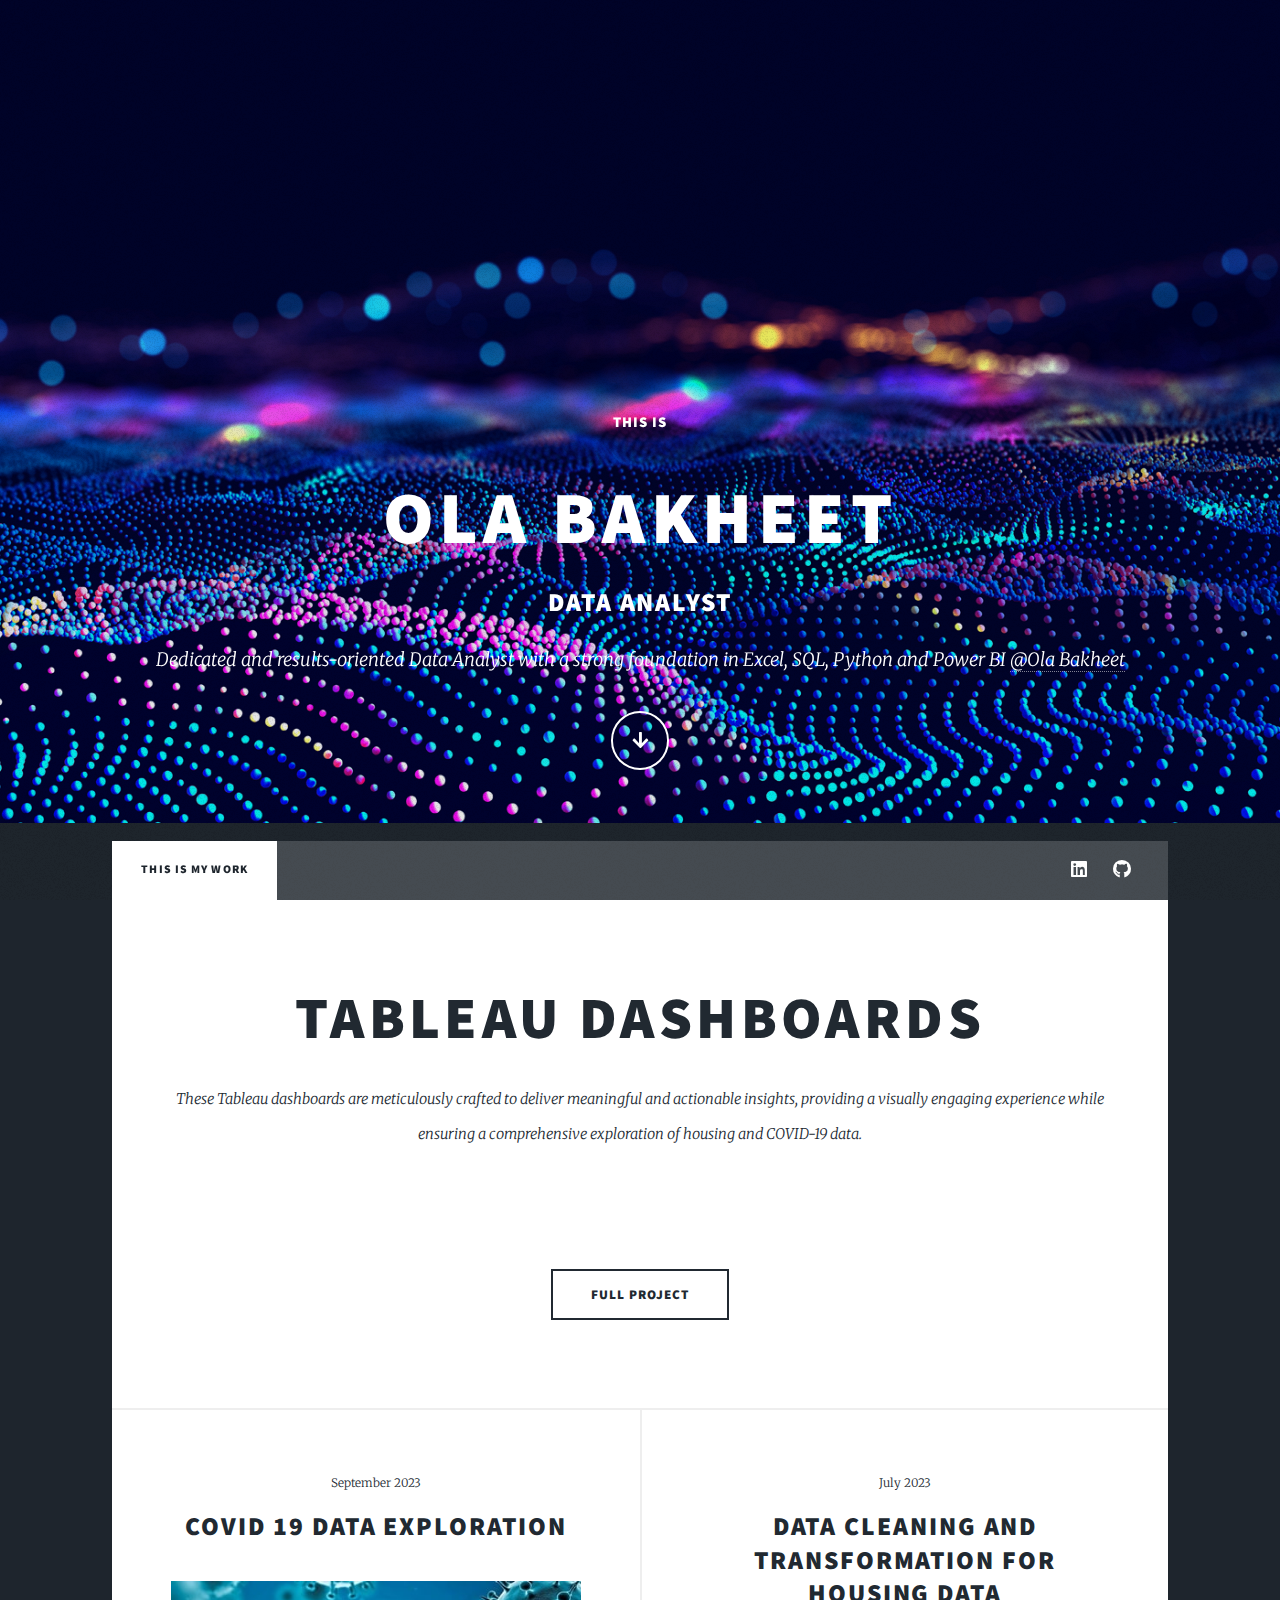
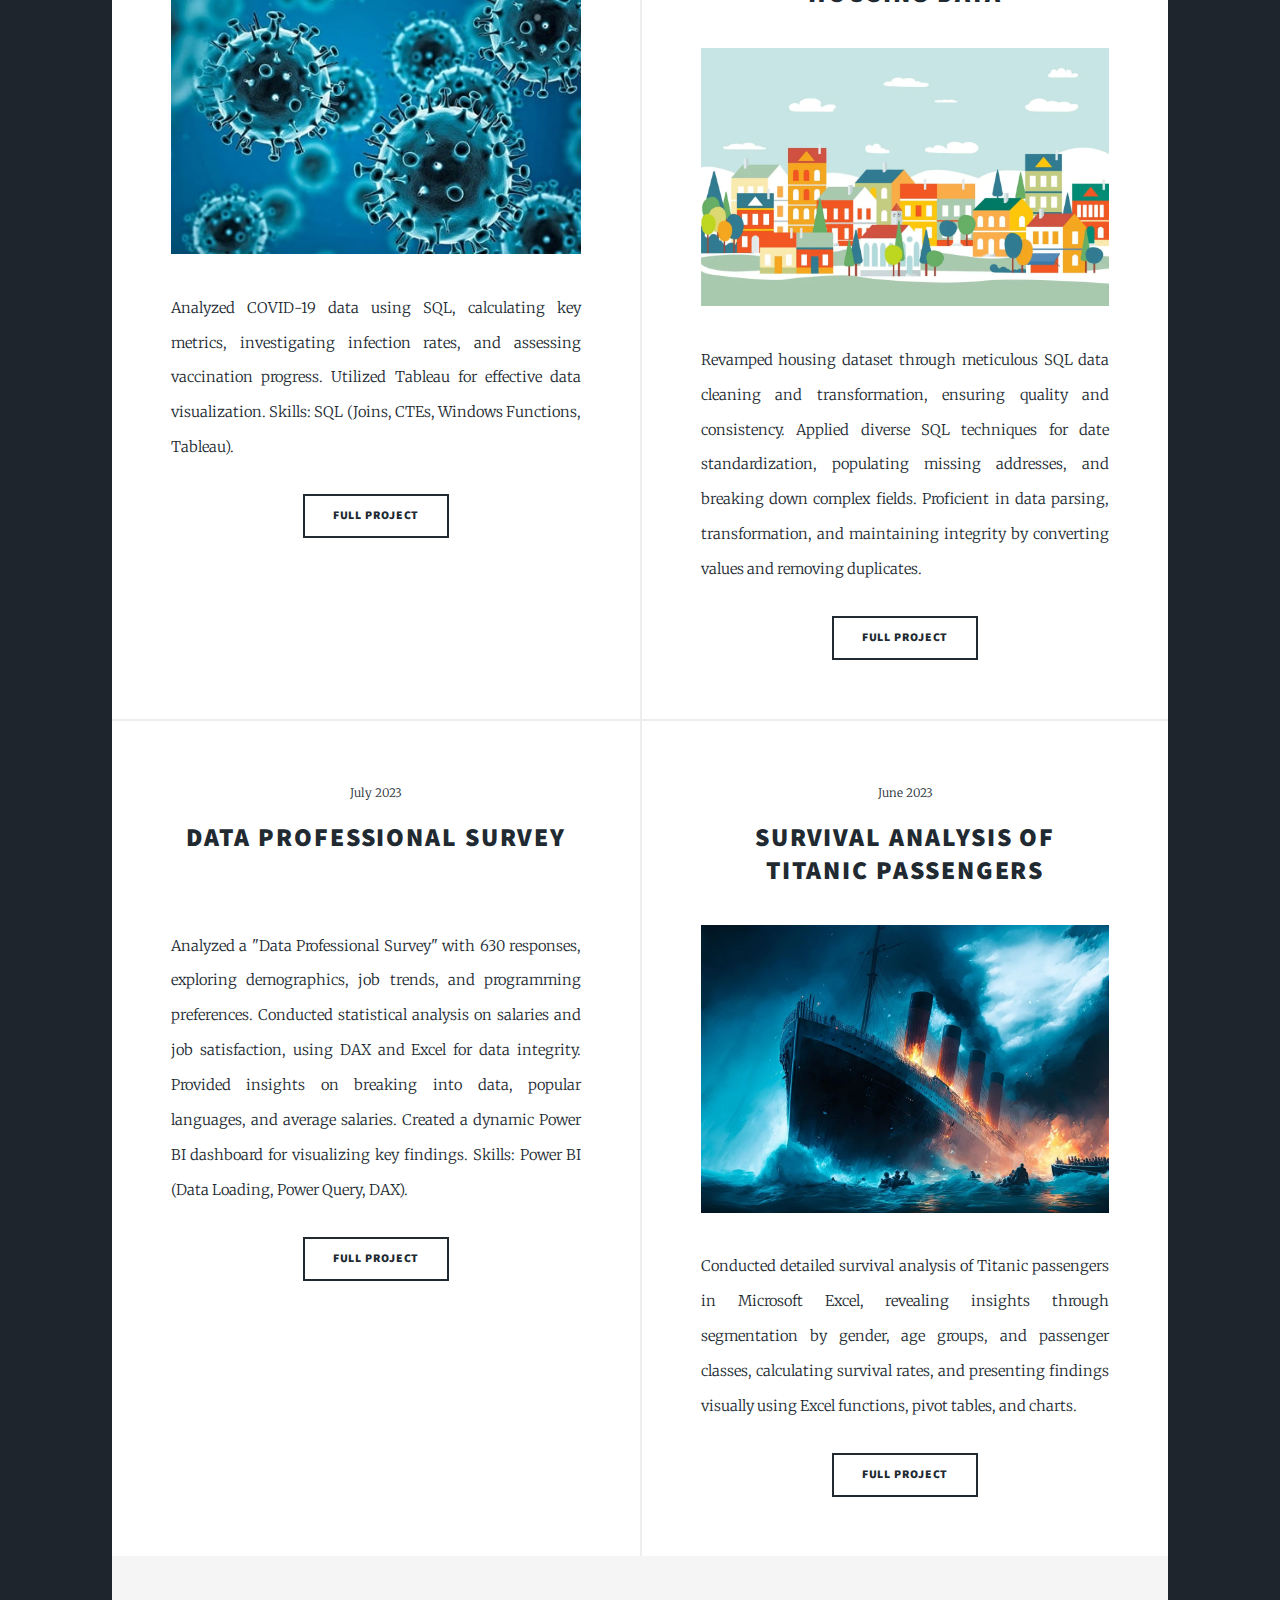
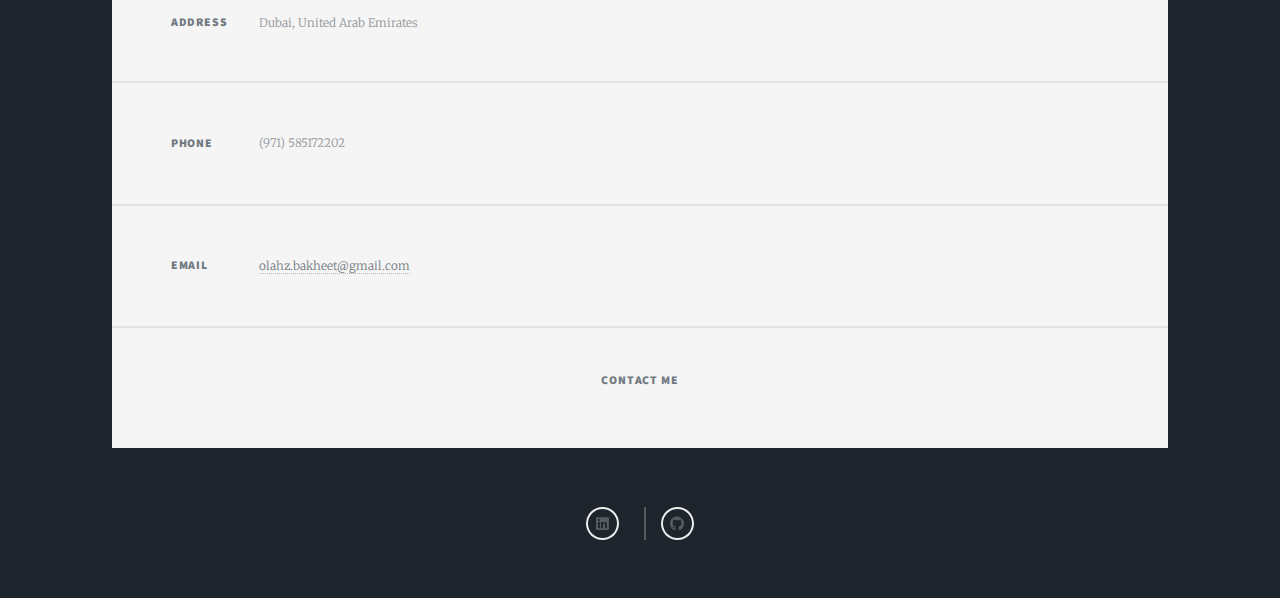
==== commit 69f1c40d: "Add files via upload" ====
--- a/index.html
+++ b/index.html
@@ -58,28 +58,49 @@
 		<!-- Main -->
 		<div id="main">
 
-			<!-- Featured Post 
+			<!--    Featured Post  -->
 			<article class="post featured">
 				<header class="major">
-
-					<h2><a href="#">Add somthing here</a></h2>
-					<p>
-						just add something.</p>
+					<h2><a href="https://public.tableau.com/app/profile/ola.zeyad/vizzes">Tableau Dashboards</a></h2>
+					<p>These Tableau dashboards are meticulously crafted to deliver meaningful and actionable insights,
+						providing a visually engaging experience while ensuring a comprehensive exploration of housing
+						and COVID-19 data.</p>
 				</header>
-				<a href="#" class="image main"><img src="images/pic01.jpg" alt="" /></a>
+				<a href="https://public.tableau.com/app/profile/ola.zeyad/vizzes" class="image main"><img
+						src="images/olatableau.png" alt="" /></a>
 				<ul class="actions special">
-					<li><a href="#" class="button large">Full Story</a></li>
+					<li><a href="https://public.tableau.com/app/profile/ola.zeyad/vizzes" class="button large">Full
+							Project</a></li>
 				</ul>
-			</article> -->
-
-			<!--############################### Projects################################-->
+			</article>
+			<!-- feature post -->
 			<section class="posts">
 				<article>
 					<header>
+						<span class="date">September 2023</span>
+						<h2><a
+								href="https://github.com/olazeyad/Data-Analysis-Work/blob/main/Covid%2019%20Data%20Exploration.sql">COVID
+								19 DATA EXPLORATION<br />
+							</a></h2>
+					</header>
+					<a href="https://github.com/olazeyad/Data-Analysis-Work/blob/main/Covid%2019%20Data%20Exploration.sql"
+						class="image fit"><img src="images/coronavirus.jpg" alt="" /></a>
+					<p>Analyzed COVID-19 data using SQL, calculating key metrics, investigating infection rates, and
+						assessing vaccination progress. Utilized Tableau for effective data visualization. Skills: SQL
+						(Joins, CTEs, Windows Functions, Tableau).</p>
+					<ul class="actions special">
+						<li><a href="https://github.com/olazeyad/Data-Analysis-Work/blob/main/Covid%2019%20Data%20Exploration.sql"
+								class="button">Full Project</a></li>
+					</ul>
+				</article>
+				<article>
+					<header>
 						<span class="date">July 2023</span>
-						<h2><a href="#">DATA CLEANING AND TRANSFORMATION FOR HOUSING DATA </a></h2>
-					</header>
-					<a href="#" class="image fit"><img src="images/housing.jpg" alt="" /></a>
+						<h2><a href="https://github.com/olazeyad/Data-Analysis-Work/blob/main/Data%20cleaning.sql">DATA
+								CLEANING AND TRANSFORMATION FOR HOUSING DATA </a></h2>
+					</header>
+					<a href="https://github.com/olazeyad/Data-Analysis-Work/blob/main/Data%20cleaning.sql"
+						class="image fit"><img src="images/housing.jpg" alt="" /></a>
 					<p>Revamped housing dataset through meticulous SQL data cleaning and transformation, ensuring
 						quality and consistency. Applied diverse SQL techniques for date standardization, populating
 						missing addresses, and breaking down complex fields. Proficient in data parsing, transformation,
@@ -89,46 +110,15 @@
 								class="button">Full Project</a></li>
 					</ul>
 				</article>
-
-				<article>
-					<header>
-						<span class="date">Septemper 2023</span>
-						<h2><a href="#">SURVIVAL ANALYSIS OF TITANIC PASSENGERS <br /> </a></h2>
-					</header>
-					<a href="#" class="image fit"><img src="images/titanic2.jpg" alt="" /></a>
-					<p>
-						Conducted detailed survival analysis of Titanic passengers in Microsoft Excel, revealing
-						insights through segmentation by gender, age groups, and passenger classes, calculating survival
-						rates, and presenting findings visually using Excel functions, pivot tables, and charts.</p>
-					<ul class="actions special">
-						<li><a href="https://github.com/olazeyad/Data-Analysis-Work/blob/main/Titanic%20Solving.xlsx"
-								class="button">Full Project</a></li>
-					</ul>
-				</article>
-
-				<article>
-					<header>
-						<span class="date">May 2023</span>
-						<h2><a href="#">COVID 19 DATA EXPLORATION<br />
-							</a></h2>
-					</header>
-					<a href="#" class="image fit"><img src="images/coronavirus.jpg" alt="" /></a>
-					<p>Analyzed COVID-19 data using SQL, calculating key metrics, investigating infection rates, and
-						assessing vaccination progress. Utilized Tableau for effective data visualization. Skills: SQL
-						(Joins, CTEs, Windows Functions, Tableau).</p>
-					<ul class="actions special">
-						<li><a href="https://github.com/olazeyad/Data-Analysis-Work/blob/main/Covid%2019%20Data%20Exploration.sql"
-								class="button">Full Project</a></li>
-					</ul>
-				</article>
-
-
-				<article>
-					<header>
-						<span class="date">April 2023</span>
-						<h2><a href="#">DATA PROFESSIONAL SURVEY</a></h2>
-					</header>
-					<a href="#" class="image fit"><img src="images/digitization.jpg" alt="" /></a>
+				<article>
+					<header>
+						<span class="date">July 2023</span>
+						<h2><a
+								href="https://github.com/olazeyad/Data-Analysis-Work/blob/main/Data%20professional%20survey(01ea0a29-4dab-4d1c-b800-52437efaa40c.pdf">DATA
+								PROFESSIONAL SURVEY</a></h2>
+					</header>
+					<a href="https://github.com/olazeyad/Data-Analysis-Work/blob/main/Data%20professional%20survey(01ea0a29-4dab-4d1c-b800-52437efaa40c.pdf"
+						class="image fit"><img src="images/dataSurvey.png" alt="" /></a>
 					<p>
 						Analyzed a "Data Professional Survey" with 630 responses, exploring demographics, job trends,
 						and programming preferences. Conducted statistical analysis on salaries and job satisfaction,
@@ -137,6 +127,23 @@
 						findings. Skills: Power BI (Data Loading, Power Query, DAX).</p>
 					<ul class="actions special">
 						<li><a href="https://github.com/olazeyad/Data-Analysis-Work/blob/main/Data%20professional%20survey(01ea0a29-4dab-4d1c-b800-52437efaa40c.pdf"
+								class="button">Full Project</a></li>
+					</ul>
+				</article>
+				<article>
+					<header>
+						<span class="date">June 2023</span>
+						<h2><a href="https://github.com/olazeyad/Data-Analysis-Work/blob/main/Titanic%20Solving.xlsx">SURVIVAL
+								ANALYSIS OF TITANIC PASSENGERS <br /> </a></h2>
+					</header>
+					<a href="https://github.com/olazeyad/Data-Analysis-Work/blob/main/Titanic%20Solving.xlsx"
+						class="image fit"><img src="images/titanic2.jpg" alt="" /></a>
+					<p>
+						Conducted detailed survival analysis of Titanic passengers in Microsoft Excel, revealing
+						insights through segmentation by gender, age groups, and passenger classes, calculating survival
+						rates, and presenting findings visually using Excel functions, pivot tables, and charts.</p>
+					<ul class="actions special">
+						<li><a href="https://github.com/olazeyad/Data-Analysis-Work/blob/main/Titanic%20Solving.xlsx"
 								class="button">Full Project</a></li>
 					</ul>
 				</article>
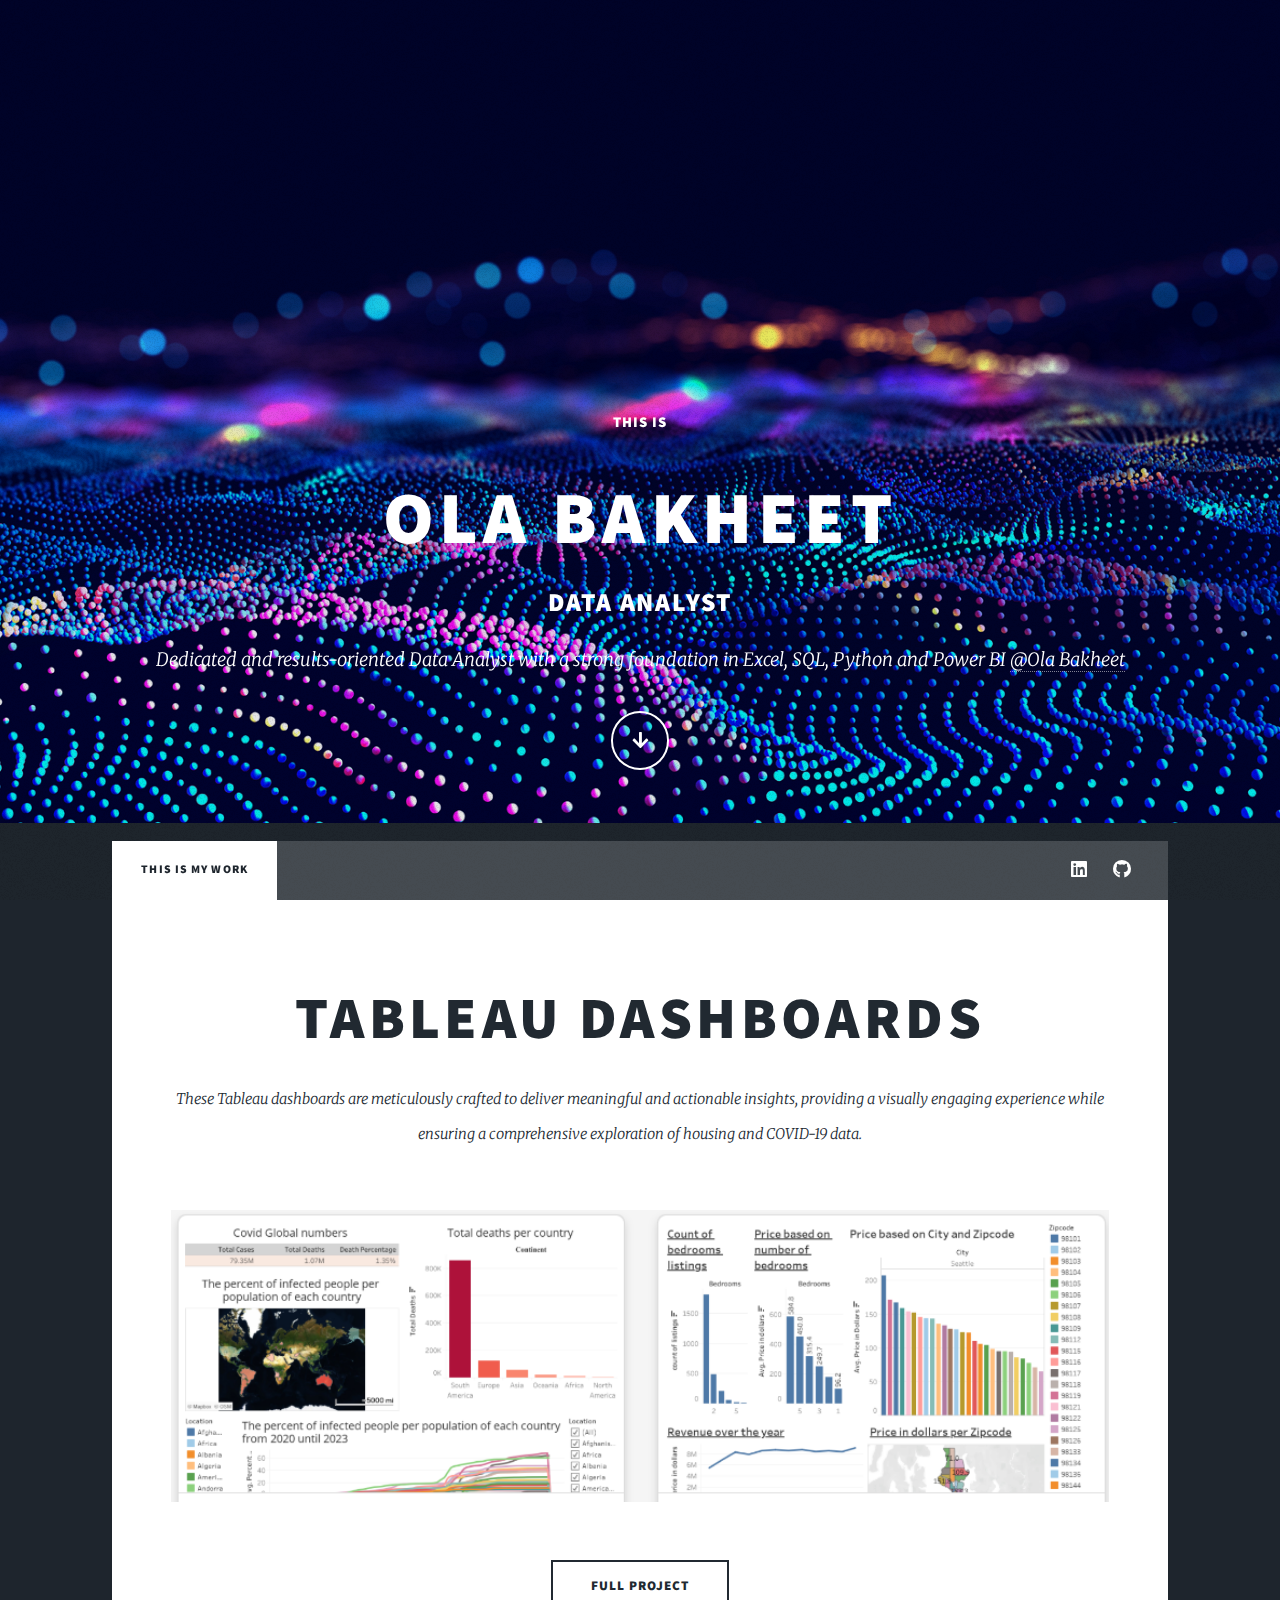
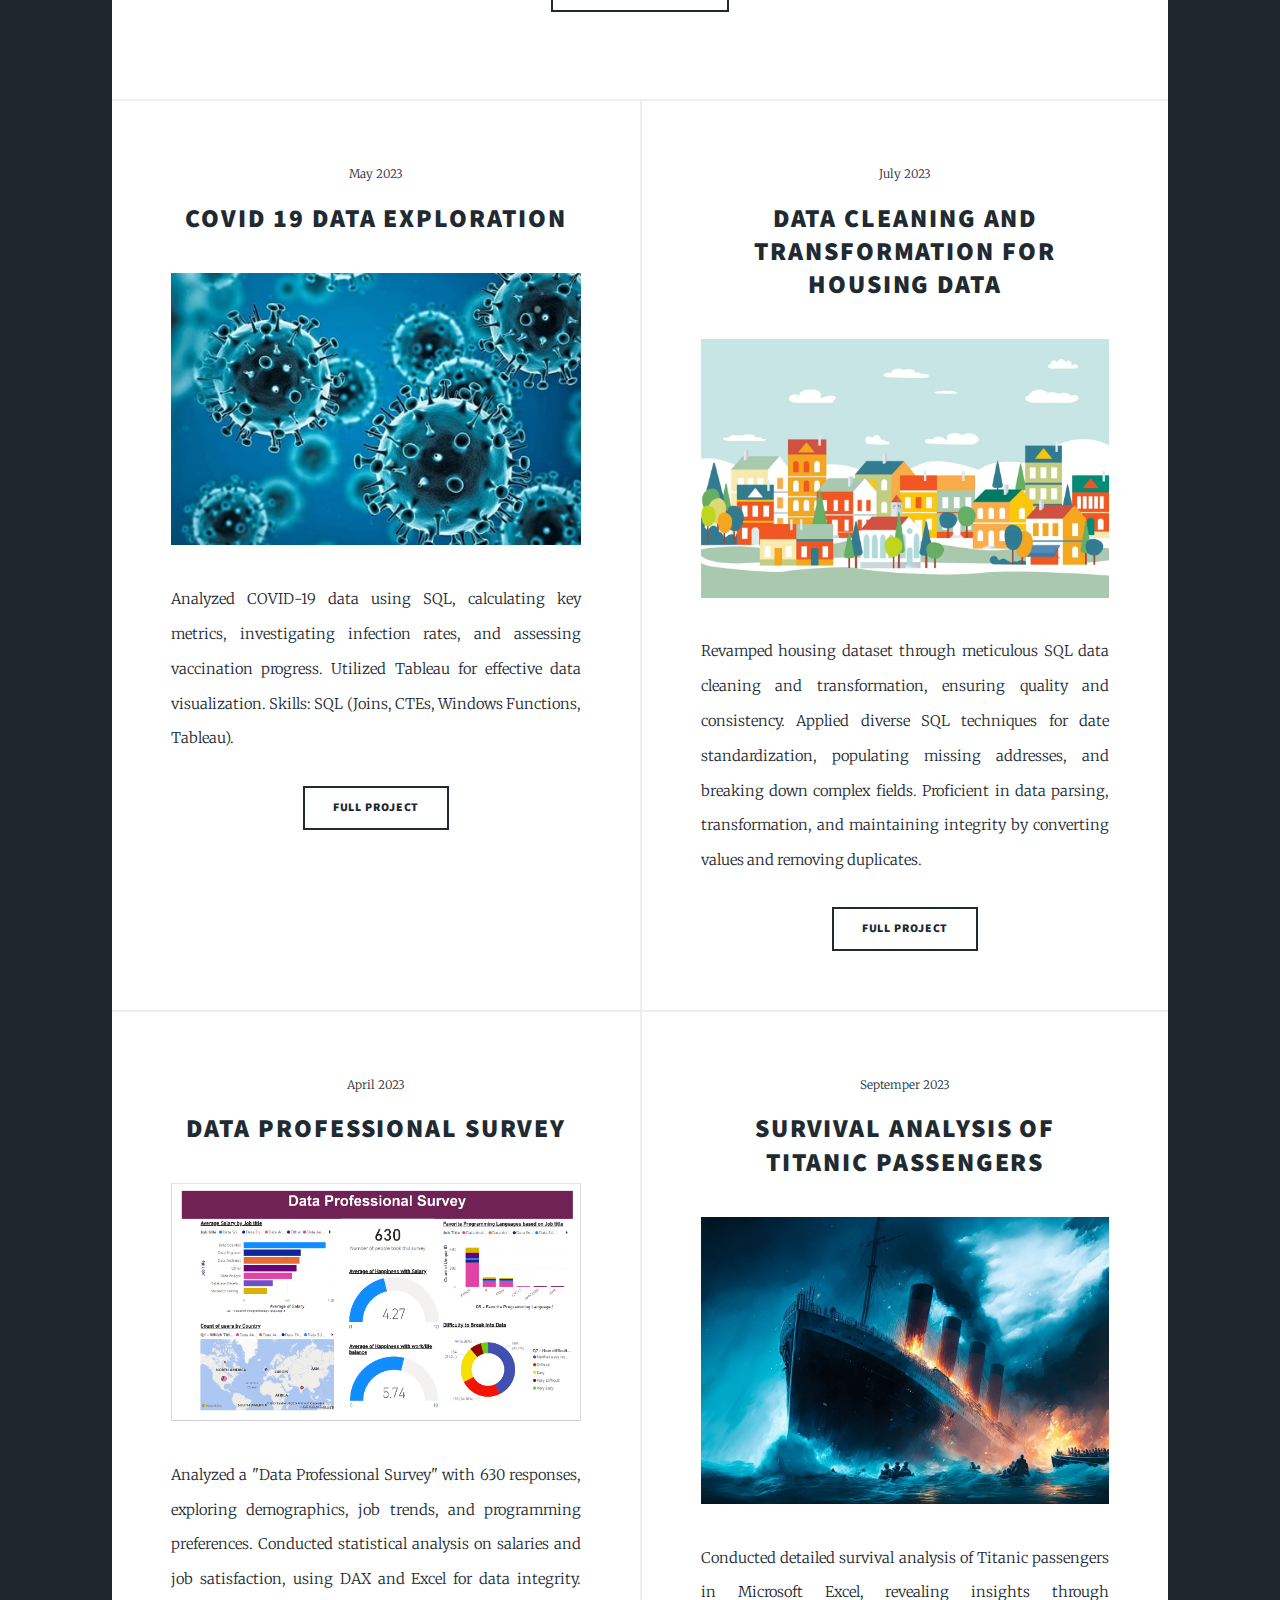
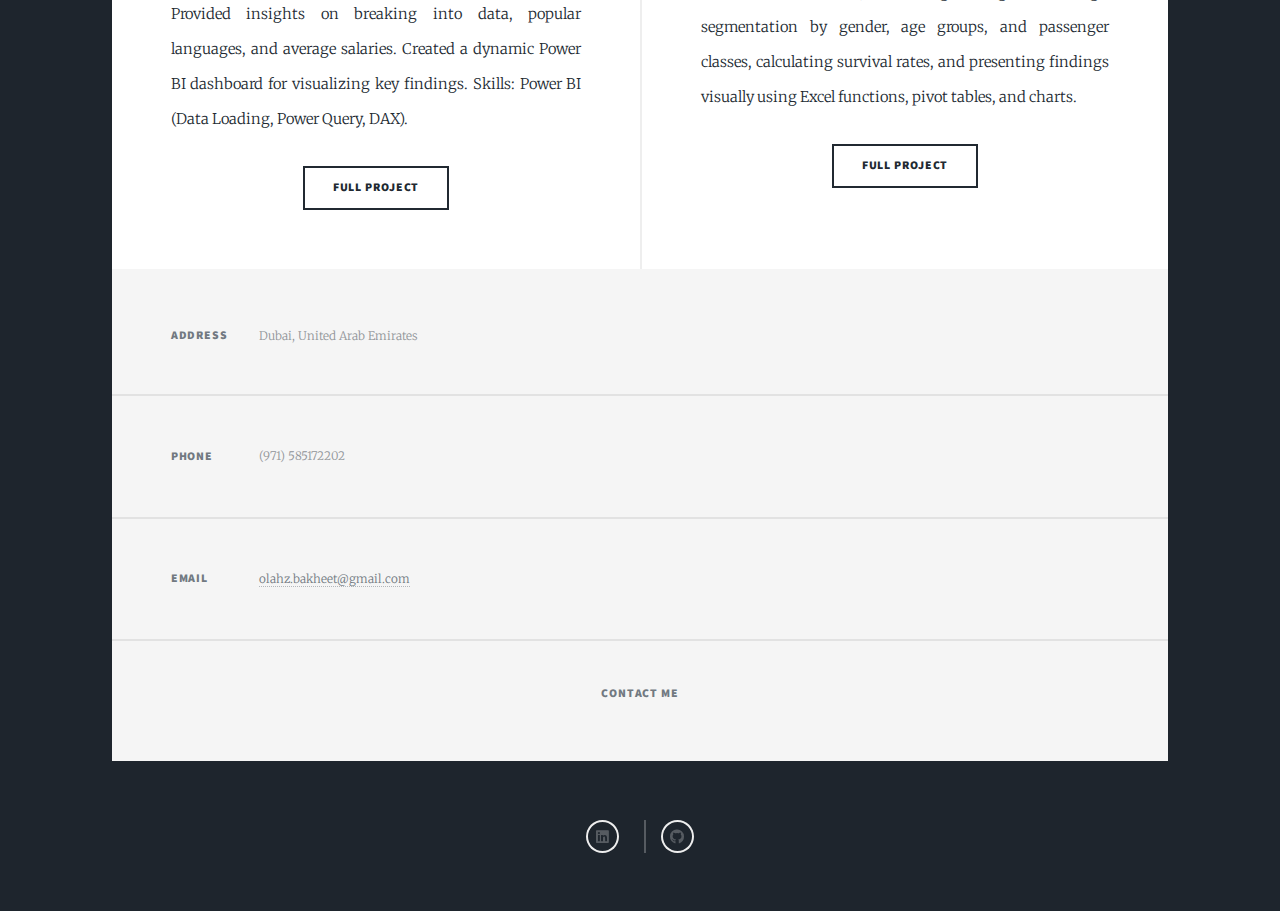
==== commit b64ada08: "Add files via upload" ====
--- a/index.html
+++ b/index.html
@@ -77,7 +77,7 @@
 			<section class="posts">
 				<article>
 					<header>
-						<span class="date">September 2023</span>
+						<span class="date">May 2023</span>
 						<h2><a
 								href="https://github.com/olazeyad/Data-Analysis-Work/blob/main/Covid%2019%20Data%20Exploration.sql">COVID
 								19 DATA EXPLORATION<br />
@@ -112,7 +112,7 @@
 				</article>
 				<article>
 					<header>
-						<span class="date">July 2023</span>
+						<span class="date">April 2023</span>
 						<h2><a
 								href="https://github.com/olazeyad/Data-Analysis-Work/blob/main/Data%20professional%20survey(01ea0a29-4dab-4d1c-b800-52437efaa40c.pdf">DATA
 								PROFESSIONAL SURVEY</a></h2>
@@ -132,7 +132,7 @@
 				</article>
 				<article>
 					<header>
-						<span class="date">June 2023</span>
+						<span class="date">Septemper 2023</span>
 						<h2><a href="https://github.com/olazeyad/Data-Analysis-Work/blob/main/Titanic%20Solving.xlsx">SURVIVAL
 								ANALYSIS OF TITANIC PASSENGERS <br /> </a></h2>
 					</header>
